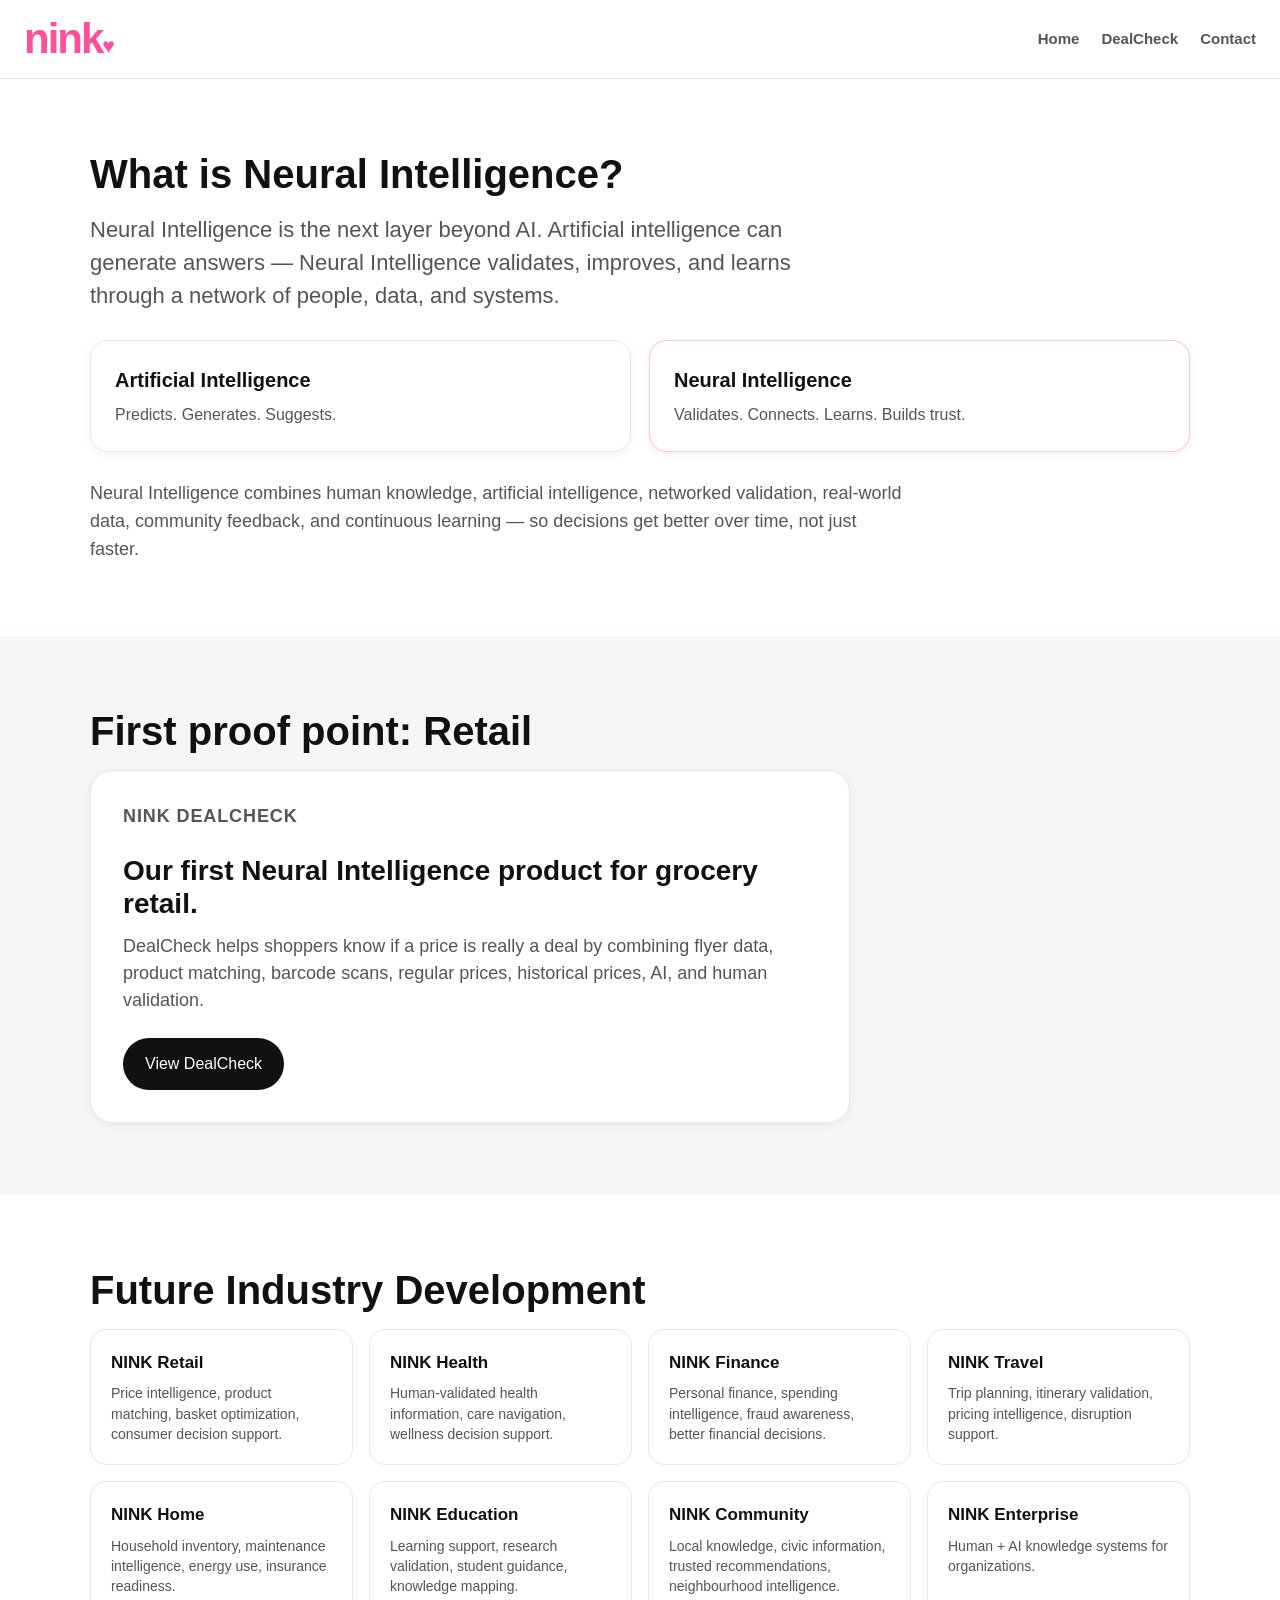
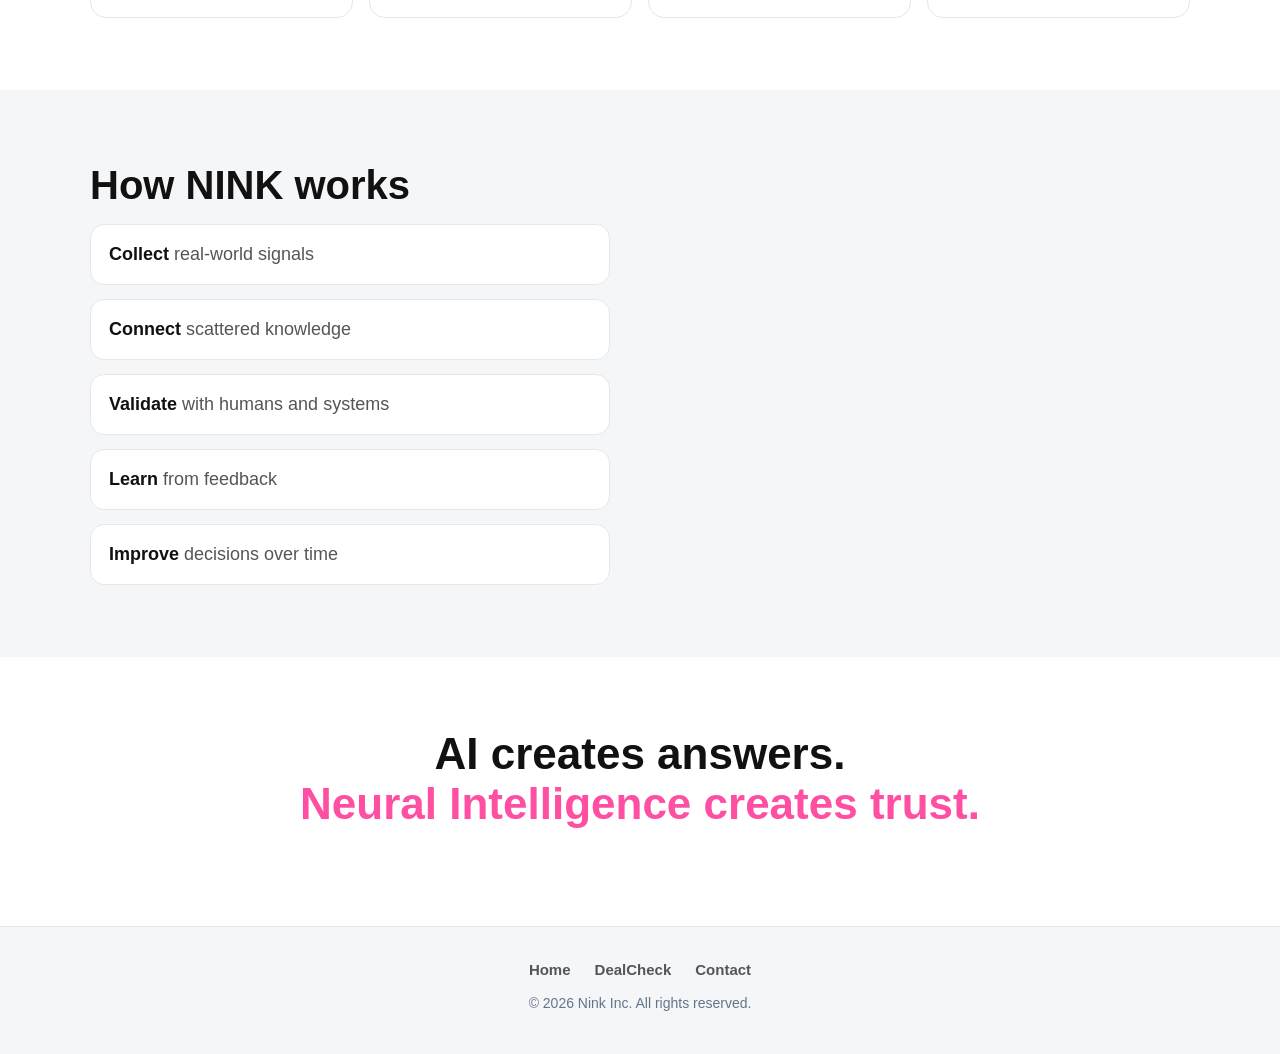
==== index.html @ 20a5c3ea "Rebuild nink.com as company homepage with DealCheck product page. Add Neural Intelligence positionin" ====
<!doctype html>
<html lang="en">
<head>
  <meta charset="utf-8">
  <meta name="viewport" content="width=device-width, initial-scale=1">
  <title>NINK — Neural Intelligence Networked Knowledge</title>
  <meta name="description" content="NINK builds trusted intelligence systems where humans, AI, and networks work together. AI predicts. Neural Intelligence validates.">
  <meta property="og:type" content="website">
  <meta property="og:title" content="NINK — Neural Intelligence Networked Knowledge">
  <meta property="og:description" content="Building trusted intelligence systems where humans, AI, and networks work together.">
  <meta property="og:image" content="https://www.nink.com/images/dealcheck-screenshot.png">
  <meta name="twitter:card" content="summary_large_image">
  <link rel="stylesheet" href="style.css?v=company-v2">
</head>
<body>
  <header class="site-header">
    <a class="logo" href="/">nink<span>♥</span></a>
    <nav>
      <a href="/">Home</a>
      <a href="/dealcheck">DealCheck</a>
      <a href="/contact">Contact</a>
    </nav>
  </header>

  <main>
    <section id="neural-intelligence" class="section section-first">
      <div class="section-inner">
        <h2>What is Neural Intelligence?</h2>
        <p class="section-lead">Neural Intelligence is the next layer beyond AI. Artificial intelligence can generate answers — Neural Intelligence validates, improves, and learns through a network of people, data, and systems.</p>
        <div class="ni-compare">
          <article class="ni-card">
            <h3>Artificial Intelligence</h3>
            <p>Predicts. Generates. Suggests.</p>
          </article>
          <article class="ni-card ni-card-accent">
            <h3>Neural Intelligence</h3>
            <p>Validates. Connects. Learns. Builds trust.</p>
          </article>
        </div>
        <p class="section-body">Neural Intelligence combines human knowledge, artificial intelligence, networked validation, real-world data, community feedback, and continuous learning — so decisions get better over time, not just faster.</p>
      </div>
    </section>

    <section class="section section-muted">
      <div class="section-inner">
        <h2>First proof point: Retail</h2>
        <article class="product-spotlight">
          <p class="product-label">NINK DealCheck</p>
          <h3>Our first Neural Intelligence product for grocery retail.</h3>
          <p>DealCheck helps shoppers know if a price is really a deal by combining flyer data, product matching, barcode scans, regular prices, historical prices, AI, and human validation.</p>
          <a class="button primary" href="/dealcheck">View DealCheck</a>
        </article>
      </div>
    </section>

    <section class="section">
      <div class="section-inner">
        <h2>Future Industry Development</h2>
        <div class="industry-grid">
          <article class="industry-card">
            <h3>NINK Retail</h3>
            <p>Price intelligence, product matching, basket optimization, consumer decision support.</p>
          </article>
          <article class="industry-card">
            <h3>NINK Health</h3>
            <p>Human-validated health information, care navigation, wellness decision support.</p>
          </article>
          <article class="industry-card">
            <h3>NINK Finance</h3>
            <p>Personal finance, spending intelligence, fraud awareness, better financial decisions.</p>
          </article>
          <article class="industry-card">
            <h3>NINK Travel</h3>
            <p>Trip planning, itinerary validation, pricing intelligence, disruption support.</p>
          </article>
          <article class="industry-card">
            <h3>NINK Home</h3>
            <p>Household inventory, maintenance intelligence, energy use, insurance readiness.</p>
          </article>
          <article class="industry-card">
            <h3>NINK Education</h3>
            <p>Learning support, research validation, student guidance, knowledge mapping.</p>
          </article>
          <article class="industry-card">
            <h3>NINK Community</h3>
            <p>Local knowledge, civic information, trusted recommendations, neighbourhood intelligence.</p>
          </article>
          <article class="industry-card">
            <h3>NINK Enterprise</h3>
            <p>Human + AI knowledge systems for organizations.</p>
          </article>
        </div>
      </div>
    </section>

    <section class="section section-muted">
      <div class="section-inner">
        <h2>How NINK works</h2>
        <ol class="steps-list">
          <li><strong>Collect</strong> real-world signals</li>
          <li><strong>Connect</strong> scattered knowledge</li>
          <li><strong>Validate</strong> with humans and systems</li>
          <li><strong>Learn</strong> from feedback</li>
          <li><strong>Improve</strong> decisions over time</li>
        </ol>
      </div>
    </section>

    <section class="section closing-section">
      <div class="section-inner closing-inner">
        <p class="closing-line">AI creates answers.</p>
        <p class="closing-line closing-accent">Neural Intelligence creates trust.</p>
      </div>
    </section>
  </main>

  <footer class="site-footer">
    <nav class="footer-nav">
      <a href="/">Home</a>
      <a href="/dealcheck">DealCheck</a>
      <a href="/contact">Contact</a>
    </nav>
    <p class="copyright">© 2026 Nink Inc. All rights reserved.</p>
  </footer>
</body>
</html>
---- style.css ----
:root {
  --bg: #ffffff;
  --bg-muted: #f5f6f8;
  --surface: #fff;
  --ink: #111;
  --muted: #555;
  --subtle: #64748b;
  --accent: #ff4fa3;
  --border: #e5e7eb;
  --shadow: 0 2px 10px rgba(0, 0, 0, 0.06);
  --shadow-lg: 0 10px 30px rgba(0, 0, 0, 0.08);
}

* {
  box-sizing: border-box;
}

body {
  margin: 0;
  font-family: Arial, Helvetica, sans-serif;
  background: var(--bg);
  color: var(--ink);
  line-height: 1.5;
}

a {
  text-decoration: none;
  color: inherit;
}

.site-header {
  display: flex;
  justify-content: space-between;
  align-items: center;
  padding: 18px 24px;
  background: var(--bg);
  border-bottom: 1px solid var(--border);
  position: sticky;
  top: 0;
  z-index: 20;
}

.site-header nav {
  display: flex;
  gap: 22px;
}

.site-header nav a {
  color: var(--muted);
  font-weight: 700;
  font-size: 15px;
}

.site-header nav a:hover,
.site-header nav a.active {
  color: var(--ink);
}

.logo {
  font-size: 42px;
  font-weight: 900;
  color: #ff4f9a;
  letter-spacing: -2px;
  line-height: 1;
}

.logo span {
  font-size: 0.5em;
}

.hero h1 span,
.closing-accent {
  color: var(--accent);
}

.section-first {
  padding-top: 56px;
}

.section {
  padding: 72px 24px;
}

.section-muted {
  background: var(--bg-muted);
}

.section-inner {
  max-width: 1100px;
  margin: 0 auto;
}

.section h2 {
  font-size: clamp(28px, 4vw, 40px);
  margin: 0 0 16px;
  line-height: 1.15;
}

.section-lead {
  font-size: clamp(18px, 2.2vw, 22px);
  color: var(--muted);
  max-width: 760px;
  margin: 0 0 24px;
  line-height: 1.5;
}

.section-body {
  font-size: 18px;
  color: var(--muted);
  max-width: 820px;
  margin: 0;
  line-height: 1.55;
}

.section-note {
  color: var(--subtle);
  font-size: 15px;
  font-weight: 600;
  margin: 0 0 24px;
}

.hero-company {
  padding: 88px 24px 72px;
  max-width: 900px;
  margin: 0 auto;
  text-align: left;
}

.hero-company h1 {
  font-size: clamp(56px, 10vw, 96px);
  line-height: 0.95;
  margin: 12px 0 20px;
  letter-spacing: 0.06em;
}

.hero-tagline {
  font-size: clamp(20px, 3vw, 28px);
  color: var(--muted);
  max-width: 720px;
  margin: 0 0 32px;
  line-height: 1.45;
}

.hero-actions {
  display: flex;
  flex-wrap: wrap;
  gap: 14px;
}

.hero-product {
  padding: 56px 24px 32px;
  max-width: 1100px;
  margin: 0 auto;
}

.hero-product h1 {
  font-size: clamp(36px, 6vw, 56px);
  line-height: 1.05;
  margin: 12px 0 16px;
}

.eyebrow {
  display: inline-block;
  color: var(--subtle);
  font-weight: 800;
  font-size: 14px;
  letter-spacing: 0.06em;
  text-transform: uppercase;
}

.lead {
  font-size: clamp(18px, 2.5vw, 22px);
  line-height: 1.45;
  max-width: 680px;
  color: var(--muted);
  margin: 0;
}

.button {
  padding: 14px 22px;
  border-radius: 999px;
  font-weight: 800;
  display: inline-block;
  border: 0;
  cursor: pointer;
  font: inherit;
}

.button:disabled {
  opacity: 0.65;
  cursor: not-allowed;
}

.primary {
  background: var(--ink);
  color: #fff;
}

.secondary {
  background: var(--surface);
  border: 2px solid var(--ink);
  color: var(--ink);
}

.ni-compare {
  display: grid;
  grid-template-columns: 1fr 1fr;
  gap: 18px;
  margin: 28px 0;
}

.ni-card {
  background: var(--surface);
  border: 1px solid var(--border);
  border-radius: 18px;
  padding: 24px;
  box-shadow: var(--shadow);
}

.ni-card h3 {
  margin: 0 0 8px;
  font-size: 20px;
}

.ni-card p {
  margin: 0;
  color: var(--muted);
}

.ni-card-accent {
  border-color: rgba(255, 79, 163, 0.35);
}

.product-spotlight {
  background: var(--surface);
  border: 1px solid var(--border);
  border-radius: 22px;
  padding: 32px;
  box-shadow: var(--shadow);
  max-width: 760px;
}

.product-label {
  color: var(--accent);
  font-weight: 800;
  font-size: 14px;
  letter-spacing: 0.05em;
  text-transform: uppercase;
  margin: 0 0 8px;
}

.product-spotlight h3 {
  margin: 0 0 12px;
  font-size: 28px;
  line-height: 1.2;
}

.product-spotlight p {
  margin: 0 0 24px;
  color: var(--muted);
  font-size: 18px;
  line-height: 1.5;
}

.industry-grid {
  display: grid;
  grid-template-columns: repeat(4, 1fr);
  gap: 16px;
}

.industry-card {
  background: var(--surface);
  border: 1px solid var(--border);
  border-radius: 16px;
  padding: 20px;
}

.industry-card h3 {
  margin: 0 0 8px;
  font-size: 17px;
}

.industry-card p {
  margin: 0;
  color: var(--muted);
  font-size: 14px;
  line-height: 1.45;
}

.steps-list {
  margin: 0;
  padding: 0;
  list-style: none;
  display: grid;
  gap: 14px;
  max-width: 520px;
}

.steps-list li {
  background: var(--surface);
  border: 1px solid var(--border);
  border-radius: 14px;
  padding: 16px 18px;
  font-size: 18px;
  color: var(--muted);
}

.steps-list strong {
  color: var(--ink);
}

.closing-section {
  padding-bottom: 96px;
}

.closing-inner {
  text-align: center;
}

.closing-line {
  font-size: clamp(28px, 5vw, 44px);
  font-weight: 900;
  margin: 0;
  line-height: 1.15;
}

.features {
  display: grid;
  grid-template-columns: repeat(4, 1fr);
  gap: 18px;
}

.features article {
  background: var(--surface);
  padding: 24px;
  border-radius: 18px;
  border: 1px solid var(--border);
  box-shadow: var(--shadow);
}

.features .icon {
  font-size: 28px;
  margin-bottom: 8px;
}

.features h3 {
  margin: 0 0 8px;
  font-size: 18px;
}

.features p {
  margin: 0;
  color: var(--muted);
  line-height: 1.5;
  font-size: 15px;
}

.bullet-list {
  margin: 0;
  padding-left: 1.2rem;
  max-width: 760px;
  color: var(--muted);
  font-size: 18px;
  line-height: 1.6;
}

.bullet-list li {
  margin-bottom: 10px;
}

.ni-pillars {
  display: flex;
  flex-wrap: wrap;
  gap: 10px;
  margin-top: 20px;
}

.ni-pillars span {
  background: var(--bg-muted);
  border: 1px solid var(--border);
  border-radius: 999px;
  padding: 10px 14px;
  font-size: 14px;
  font-weight: 700;
  color: var(--muted);
}

.section-video {
  background: var(--bg-muted);
}

.video-signup-grid {
  display: grid;
  grid-template-columns: 1fr 1fr;
  gap: 40px;
  align-items: start;
}

.hero-visual h2 {
  margin: 0 0 20px;
  font-size: 28px;
}

.promo-shorts-wrap {
  width: min(100%, 360px);
}

.promo-shorts {
  position: relative;
  width: 100%;
  padding-bottom: 177.78%;
  height: 0;
  overflow: hidden;
  border-radius: 20px;
  background: var(--ink);
  box-shadow: var(--shadow-lg);
}

.promo-shorts iframe {
  position: absolute;
  inset: 0;
  width: 100%;
  height: 100%;
  border: 0;
}

.promo-caption {
  margin: 14px 0 0;
  color: var(--subtle);
  font-size: 15px;
  font-weight: 600;
  line-height: 1.45;
}

.coming-soon {
  margin: 0 0 18px;
  padding: 18px 20px;
  border-radius: 16px;
  background: var(--surface);
  border: 1px solid var(--border);
}

.coming-soon strong {
  display: block;
  font-size: 18px;
  margin-bottom: 6px;
}

.coming-soon p {
  margin: 0;
  color: var(--muted);
  line-height: 1.5;
  font-size: 15px;
}

.waitlist-panel {
  padding: 24px;
  border-radius: 18px;
  background: var(--surface);
  border: 1px solid var(--border);
  box-shadow: var(--shadow);
}

.waitlist-panel h2 {
  margin: 0 0 16px;
  font-size: 22px;
}

.waitlist-form,
.contact-form {
  display: grid;
  gap: 14px;
}

.field-row {
  display: grid;
  grid-template-columns: 1fr 1fr;
  gap: 14px;
}

.waitlist-form label,
.contact-form label {
  display: grid;
  gap: 8px;
  font-weight: 700;
  font-size: 14px;
  color: #333;
}

.waitlist-form input,
.contact-form input,
.contact-form textarea {
  padding: 14px 16px;
  border: 1px solid var(--border);
  border-radius: 14px;
  font: inherit;
  background: var(--surface);
}

.waitlist-form input:focus,
.contact-form input:focus,
.contact-form textarea:focus {
  outline: 3px solid rgba(255, 79, 163, 0.35);
  outline-offset: 2px;
  border-color: var(--accent);
}

.waitlist-status {
  margin: 14px 0 0;
  padding: 14px 16px;
  border-radius: 14px;
  font-weight: 700;
}

.waitlist-status.success {
  background: #ecfdf5;
  color: #047857;
}

.waitlist-status.error {
  background: #fef2f2;
  color: #b91c1c;
}

.contact-page {
  padding-top: 48px;
  padding-bottom: 96px;
}

.contact-inner {
  max-width: 640px;
}

.contact-inner h1 {
  margin: 0 0 12px;
  font-size: clamp(32px, 5vw, 44px);
}

.site-footer {
  padding: 32px 24px 40px;
  background: var(--bg-muted);
  border-top: 1px solid var(--border);
  text-align: center;
}

.footer-nav {
  display: flex;
  justify-content: center;
  gap: 24px;
  margin-bottom: 12px;
}

.footer-nav a {
  color: var(--muted);
  font-weight: 700;
  font-size: 15px;
}

.footer-nav a:hover {
  color: var(--ink);
}

.copyright {
  margin: 0;
  color: var(--subtle);
  font-size: 14px;
}

.verify-page {
  padding: 40px 24px 100px;
  max-width: 640px;
  margin: 0 auto;
}

.verify-card {
  padding: 28px;
  border-radius: 20px;
  background: var(--surface);
  border: 1px solid var(--border);
  box-shadow: var(--shadow-lg);
}

.verify-card h1 {
  margin-top: 0;
}

.verify-card p {
  color: var(--muted);
  line-height: 1.5;
  font-size: 18px;
}

@media (max-width: 1000px) {
  .industry-grid {
    grid-template-columns: repeat(2, 1fr);
  }

  .features {
    grid-template-columns: repeat(2, 1fr);
  }

  .video-signup-grid {
    grid-template-columns: 1fr;
  }

  .ni-compare {
    grid-template-columns: 1fr;
  }
}

@media (max-width: 700px) {
  .site-header,
  .section,
  .hero-company,
  .hero-product,
  .site-footer,
  .verify-page {
    padding-left: 16px;
    padding-right: 16px;
  }

  .site-header nav {
    gap: 14px;
  }

  .industry-grid,
  .features {
    grid-template-columns: 1fr;
  }

  .field-row {
    grid-template-columns: 1fr;
  }

  .hero-actions {
    flex-direction: column;
    align-items: stretch;
  }

  .hero-actions .button {
    text-align: center;
  }
}
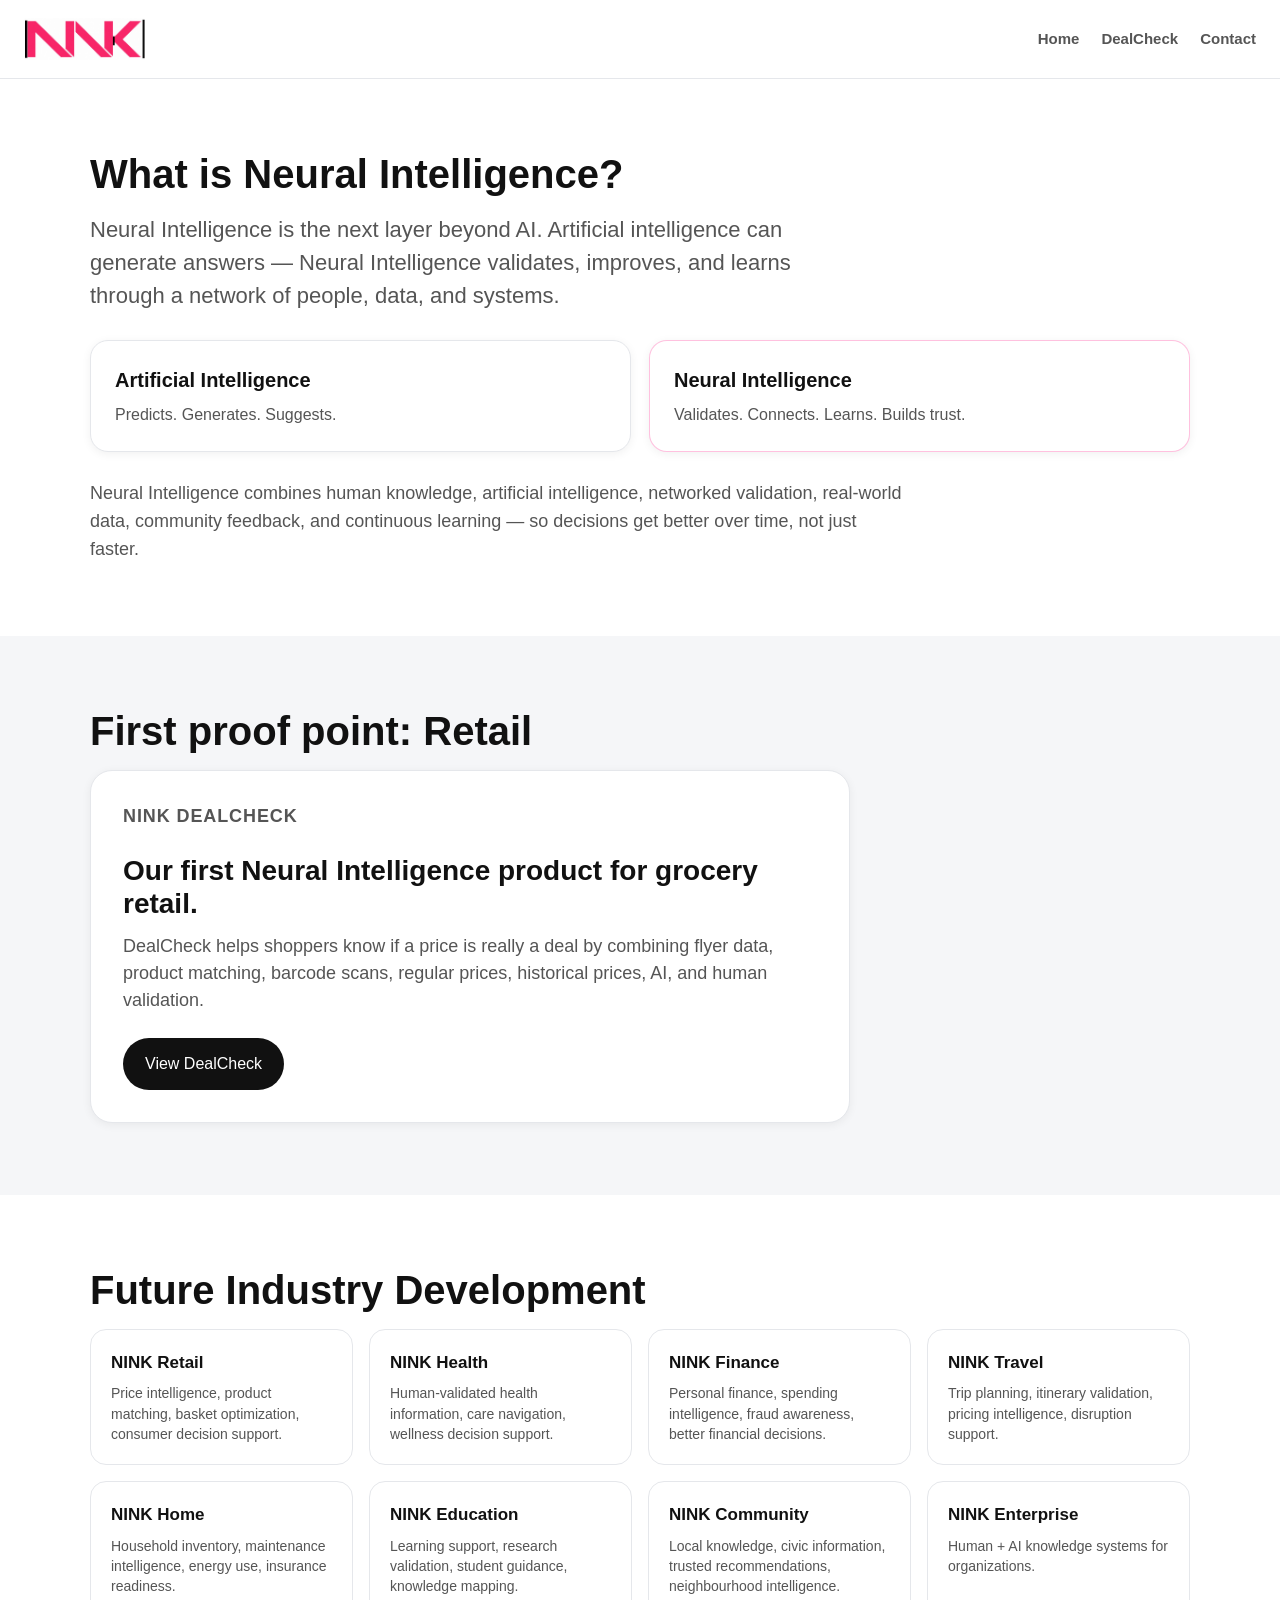
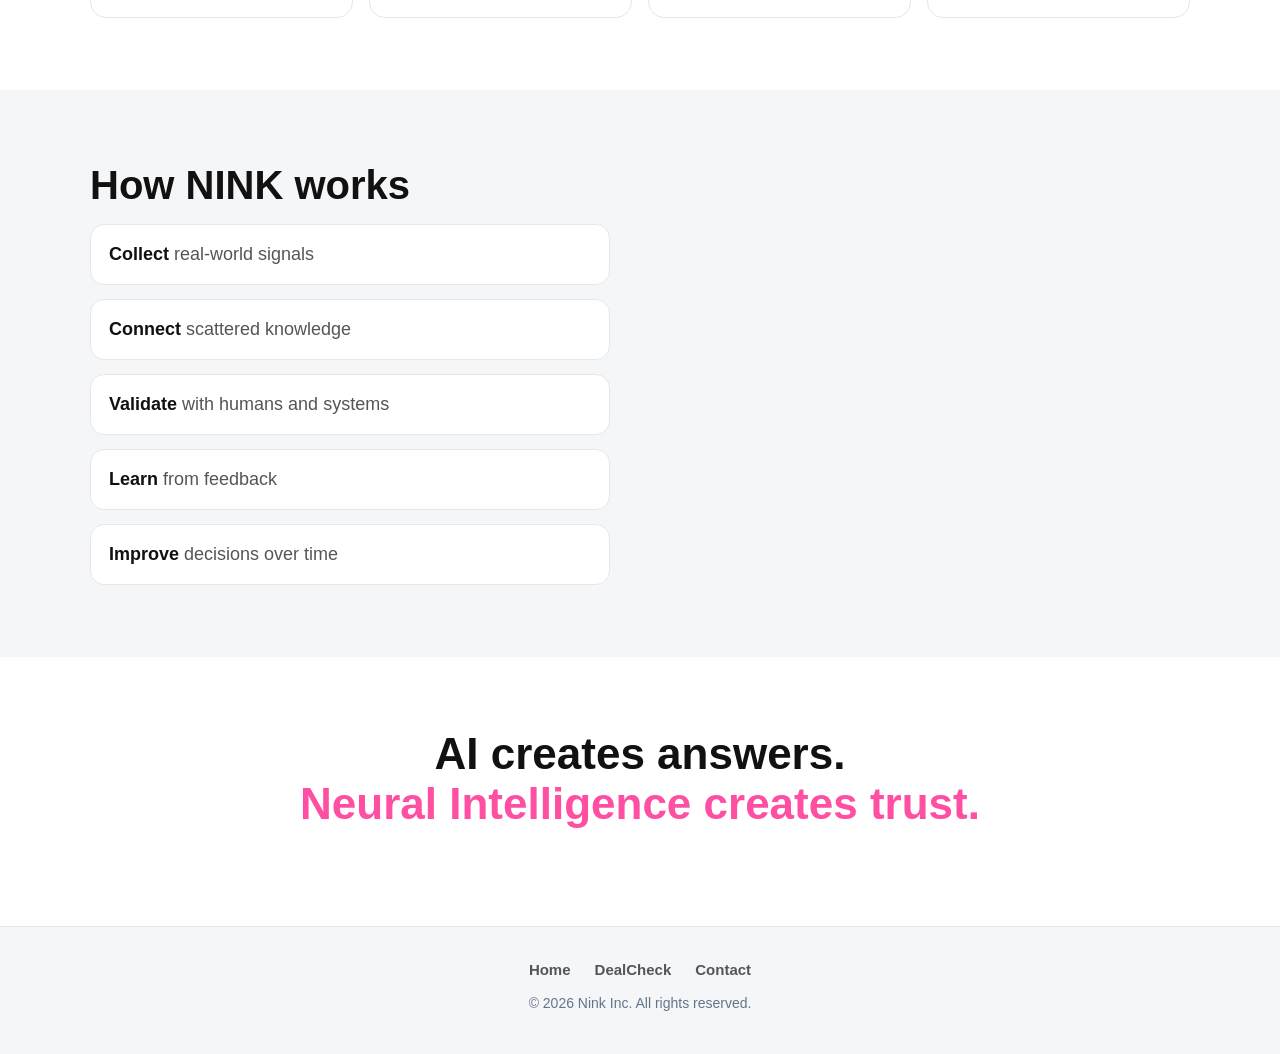
==== commit 707bdeb7: "Replace header text logo with NNK image on all site pages. Co-authored-by: Cursor <cursoragent@curso" ====
--- a/index.html
+++ b/index.html
@@ -10,11 +10,11 @@
   <meta property="og:description" content="Building trusted intelligence systems where humans, AI, and networks work together.">
   <meta property="og:image" content="https://www.nink.com/images/dealcheck-screenshot.png">
   <meta name="twitter:card" content="summary_large_image">
-  <link rel="stylesheet" href="style.css?v=company-v2">
+  <link rel="stylesheet" href="style.css?v=company-v3">
 </head>
 <body>
   <header class="site-header">
-    <a class="logo" href="/">nink<span>♥</span></a>
+    <a class="logo" href="/"><img src="/images/nink-logo.png" alt="NINK" width="121" height="42"></a>
     <nav>
       <a href="/">Home</a>
       <a href="/dealcheck">DealCheck</a>
--- a/style.css
+++ b/style.css
@@ -57,15 +57,14 @@
 }
 
 .logo {
-  font-size: 42px;
-  font-weight: 900;
-  color: #ff4f9a;
-  letter-spacing: -2px;
-  line-height: 1;
-}
-
-.logo span {
-  font-size: 0.5em;
+  display: inline-flex;
+  line-height: 0;
+}
+
+.logo img {
+  display: block;
+  height: 42px;
+  width: auto;
 }
 
 .hero h1 span,
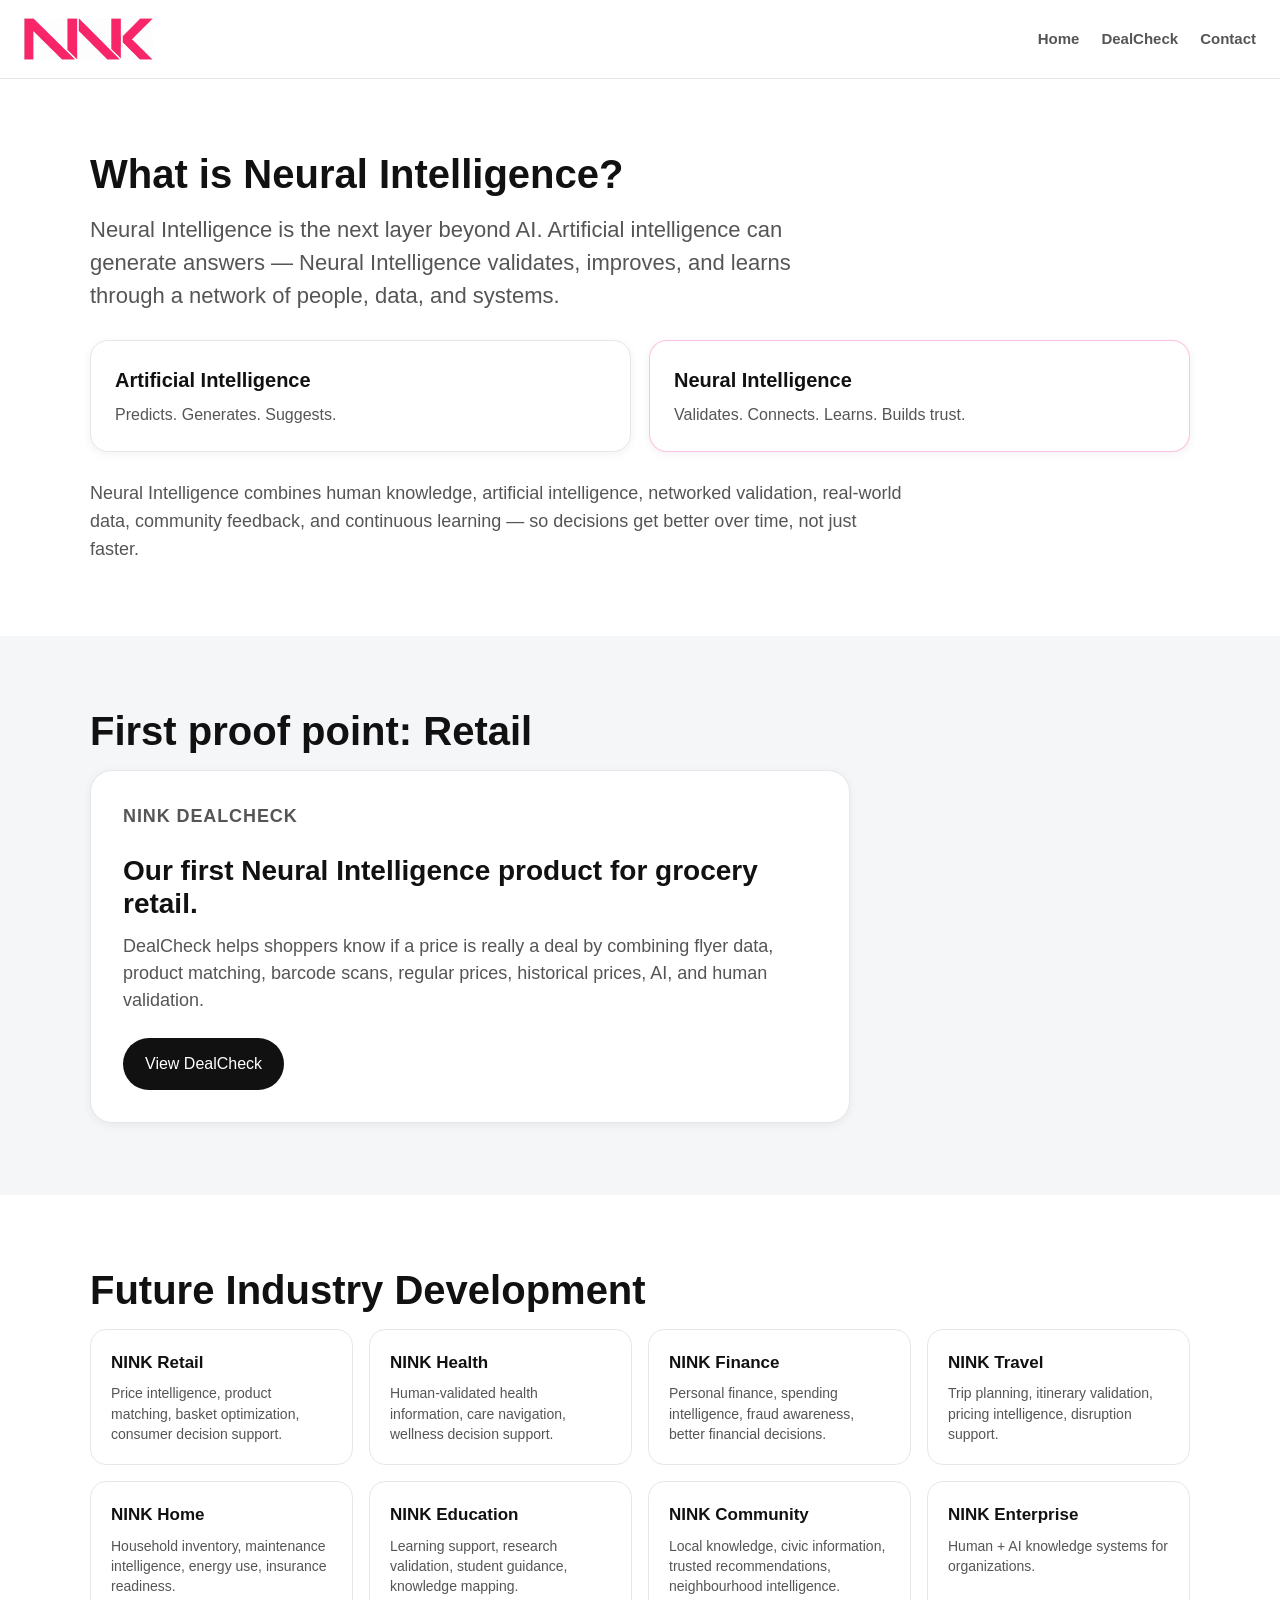
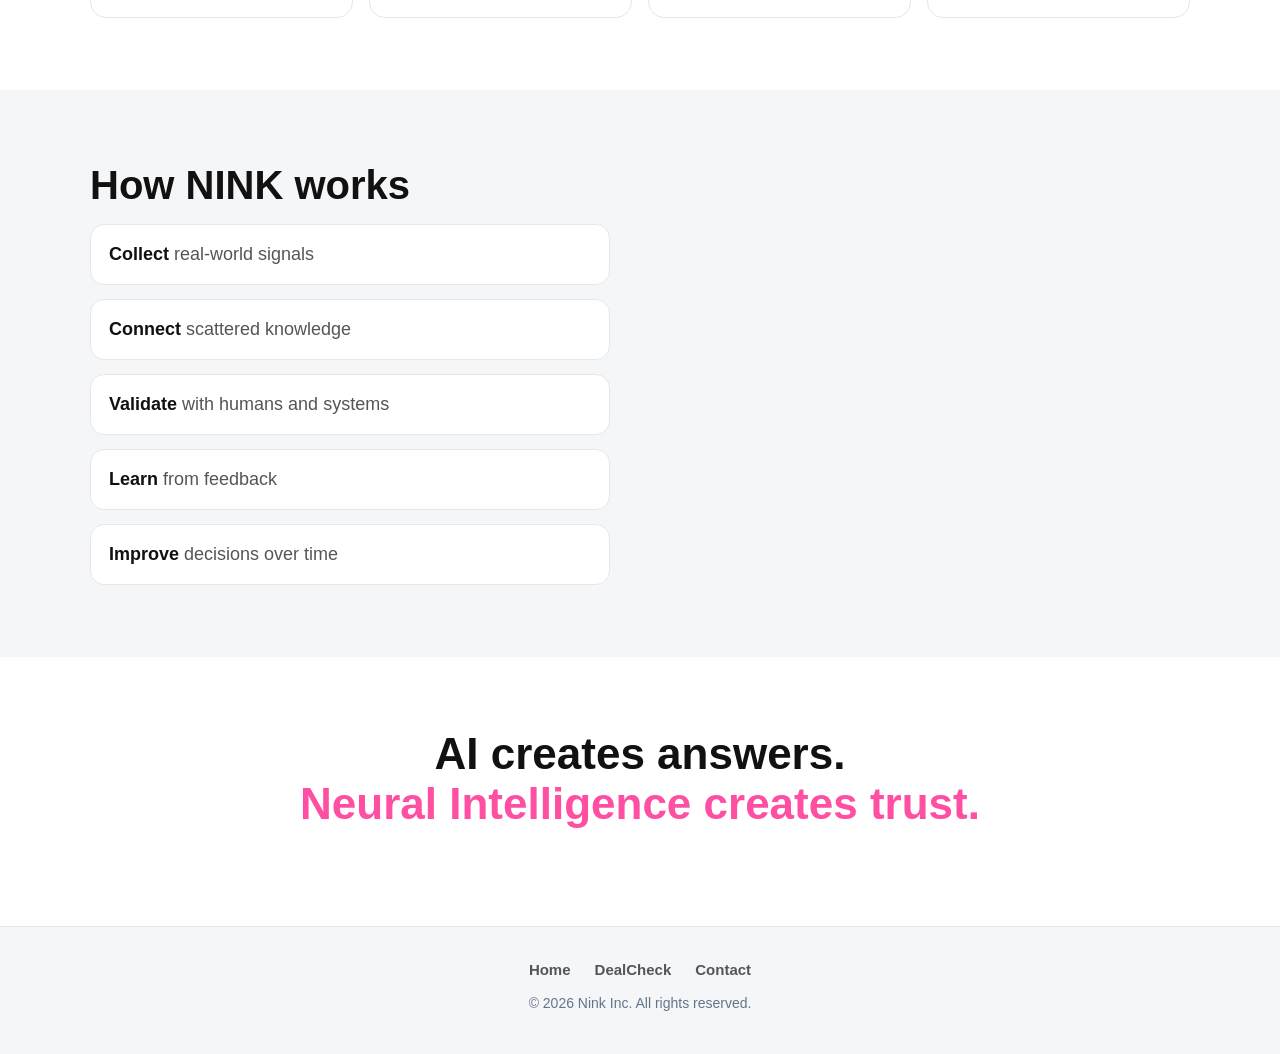
==== commit 67ed4d9a: "Remove black bars from header logo; pink letters on white only. Co-authored-by: Cursor <cursoragent@" ====
--- a/index.html
+++ b/index.html
@@ -14,7 +14,7 @@
 </head>
 <body>
   <header class="site-header">
-    <a class="logo" href="/"><img src="/images/nink-logo.png" alt="NINK" width="121" height="42"></a>
+    <a class="logo" href="/"><img src="/images/nink-logo.png?v=2" alt="NINK" width="129" height="42"></a>
     <nav>
       <a href="/">Home</a>
       <a href="/dealcheck">DealCheck</a>
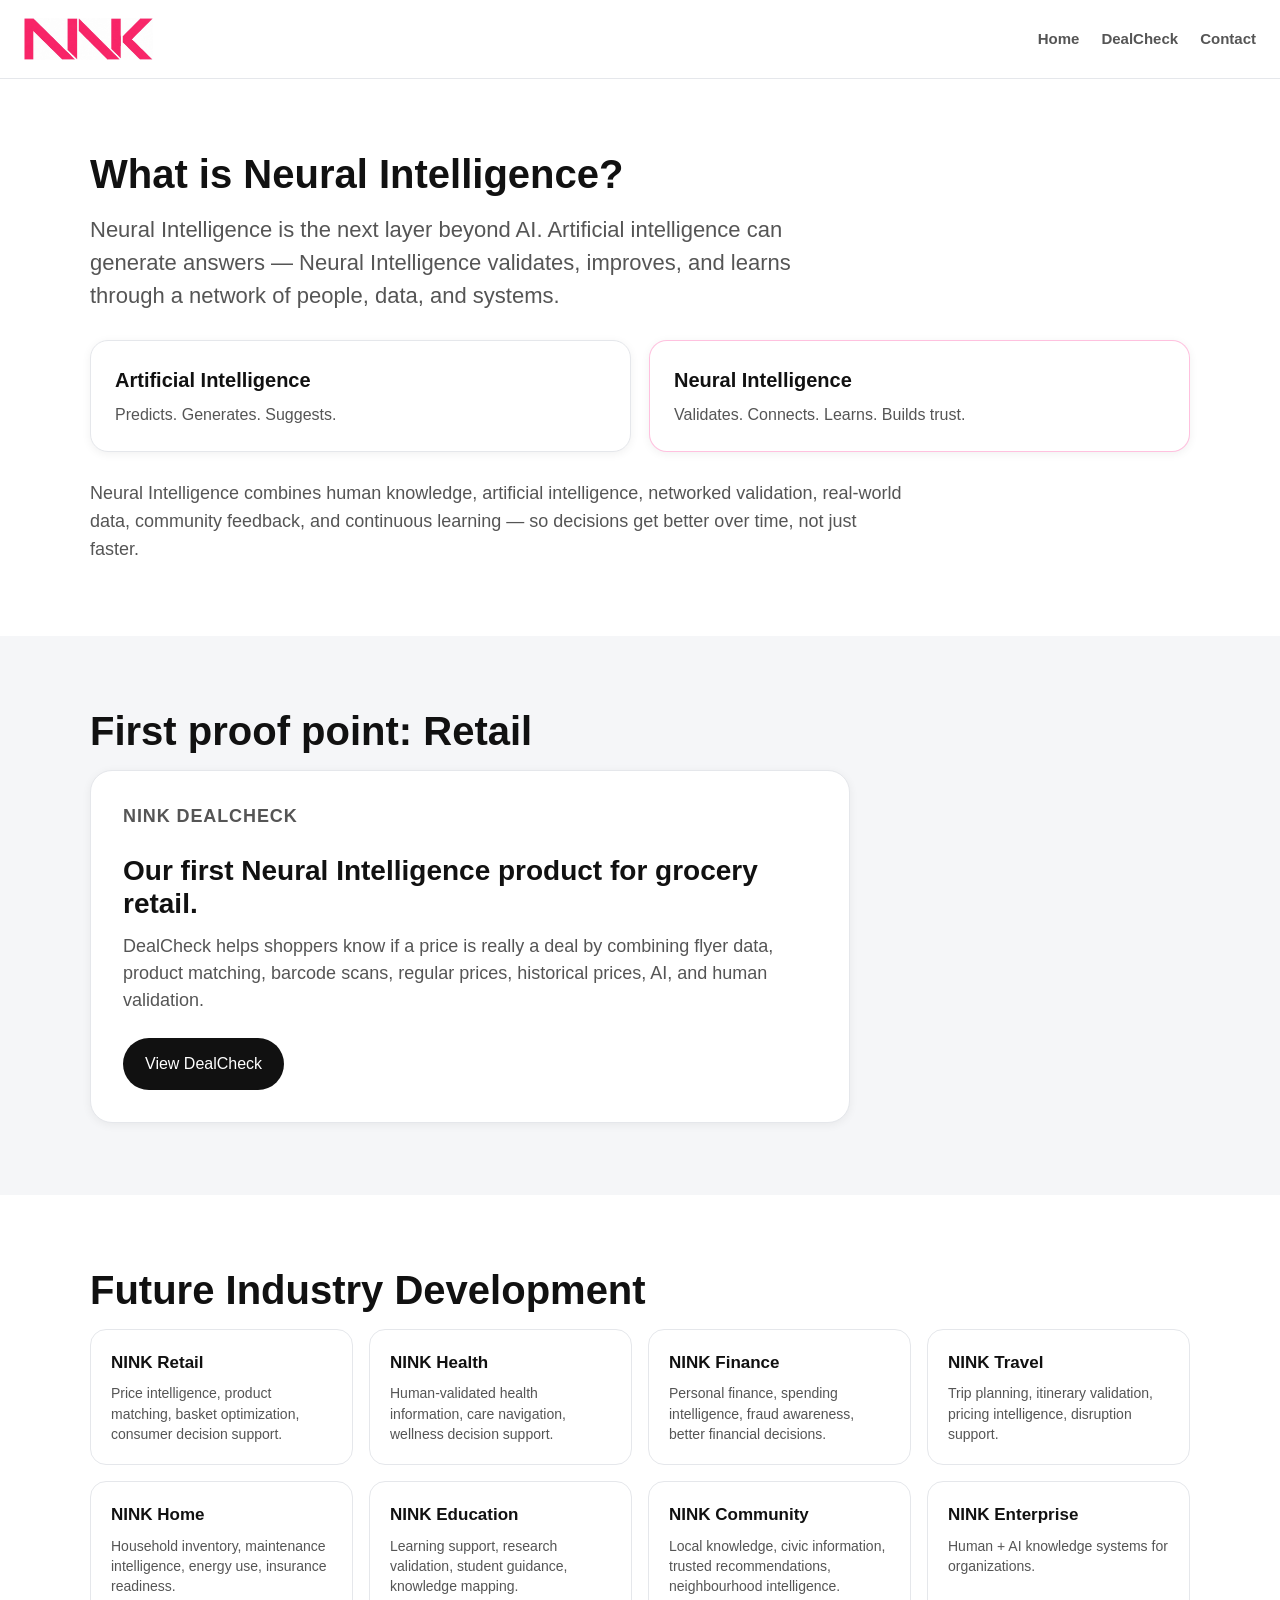
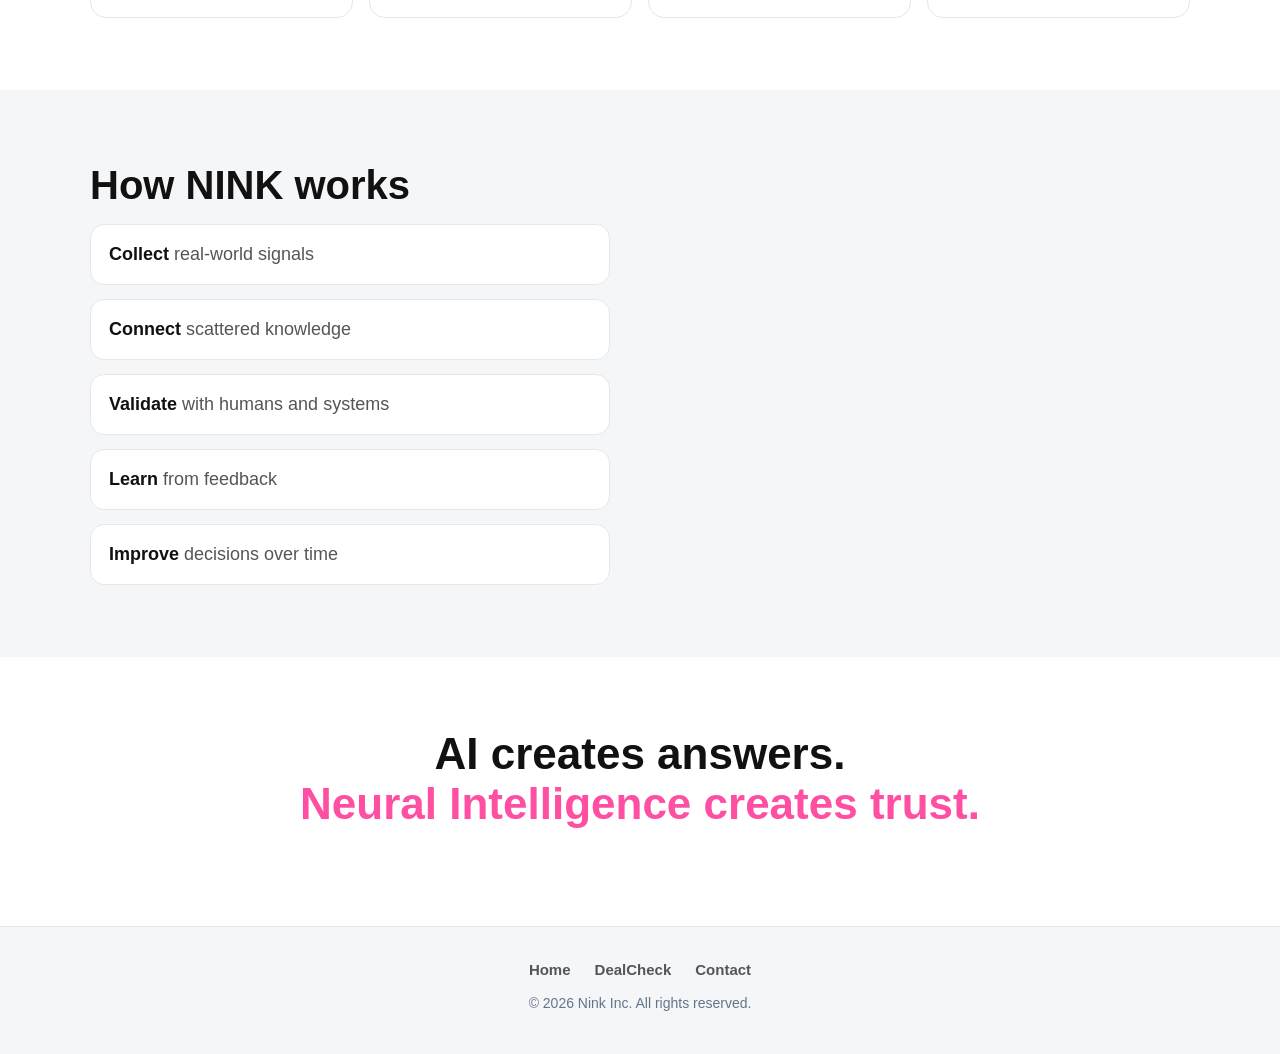
==== commit d666a2ea: "Remove remaining dark artifact in K gap on header logo. Co-authored-by: Cursor <cursoragent@cursor.c" ====
--- a/index.html
+++ b/index.html
@@ -14,7 +14,7 @@
 </head>
 <body>
   <header class="site-header">
-    <a class="logo" href="/"><img src="/images/nink-logo.png?v=2" alt="NINK" width="129" height="42"></a>
+    <a class="logo" href="/"><img src="/images/nink-logo.png?v=3" alt="NINK" width="129" height="42"></a>
     <nav>
       <a href="/">Home</a>
       <a href="/dealcheck">DealCheck</a>
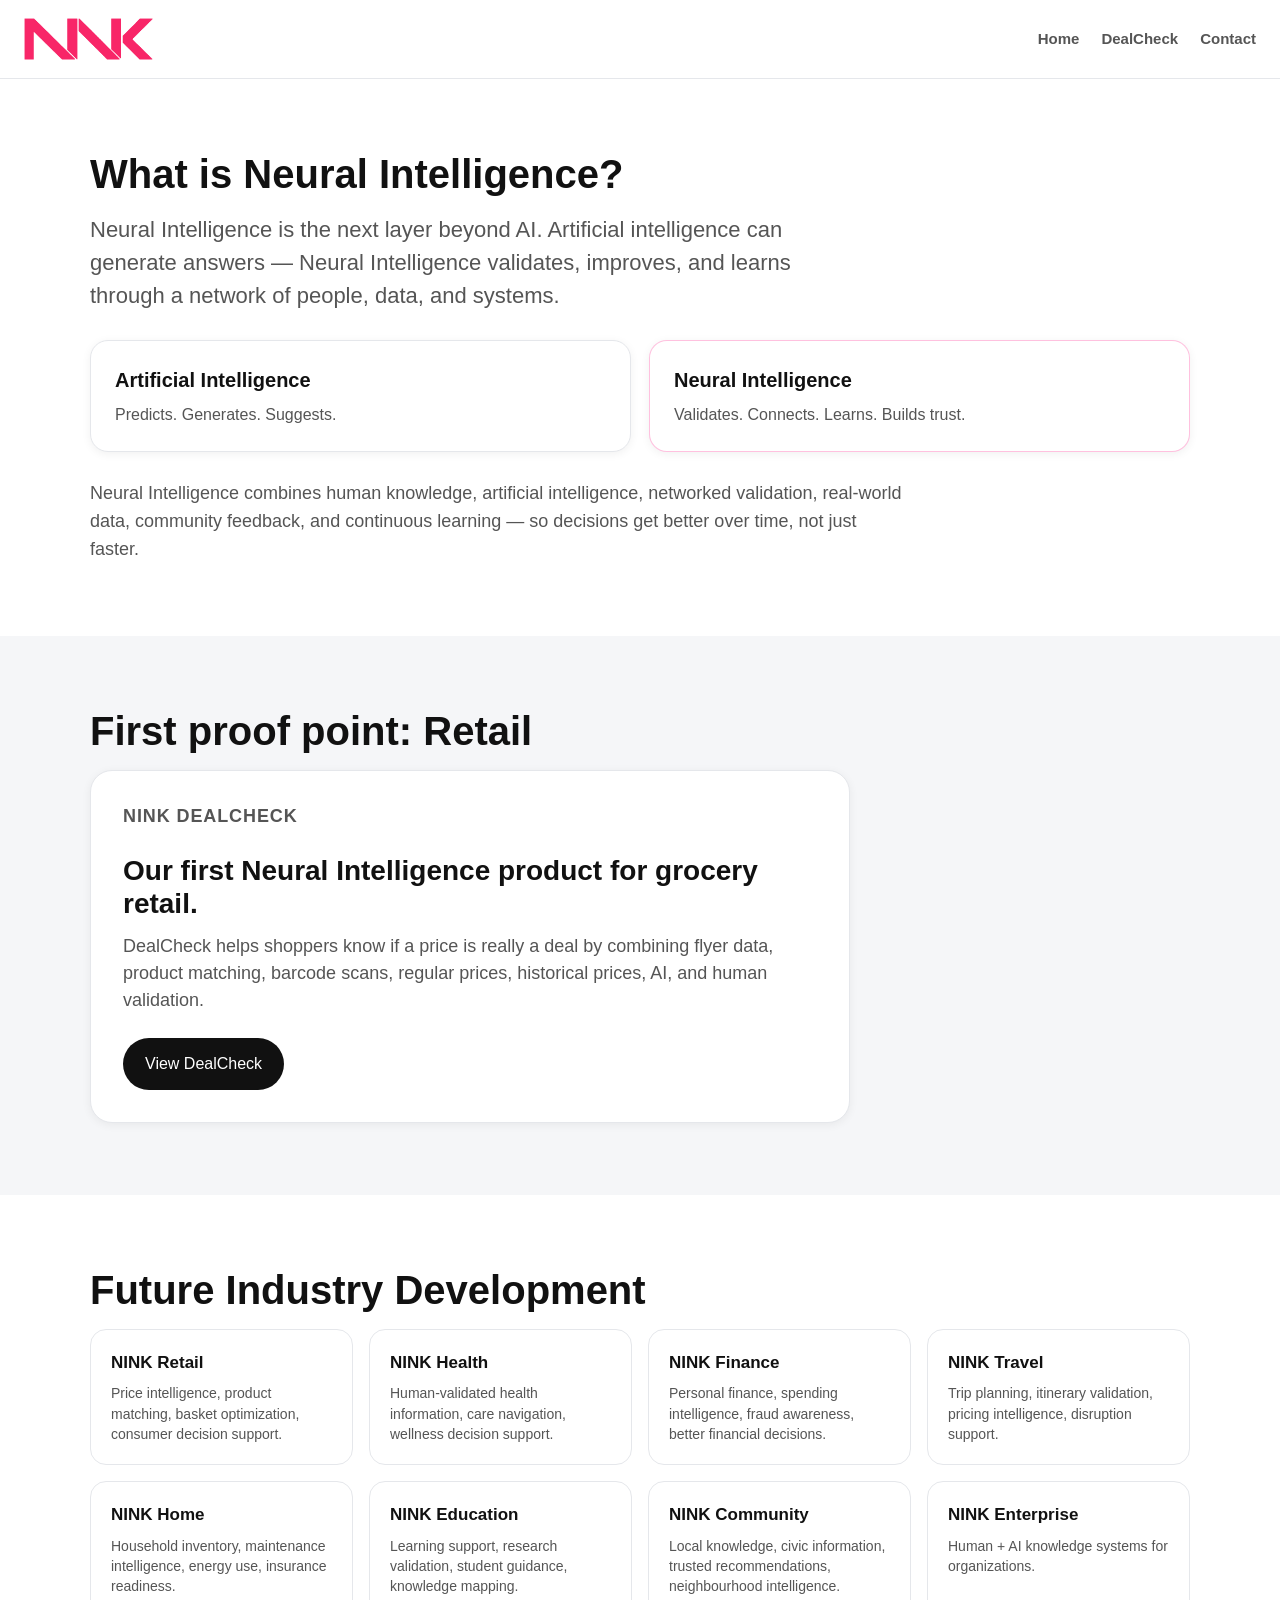
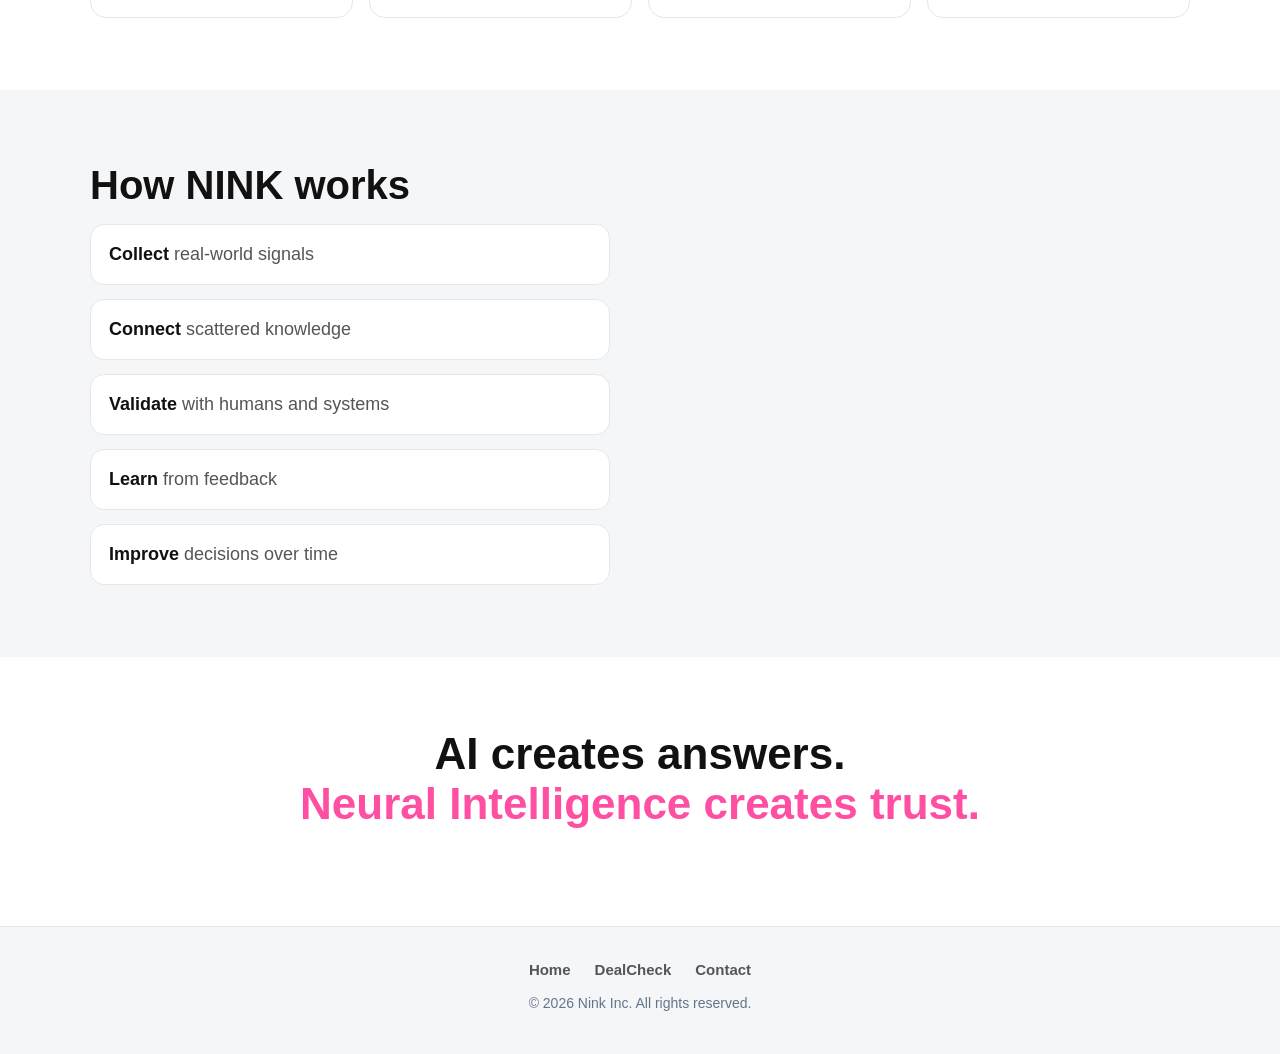
==== commit ea71d090: "Rebuild header logo from core pink mask to eliminate black gap lines. Co-authored-by: Cursor <cursor" ====
--- a/index.html
+++ b/index.html
@@ -14,7 +14,7 @@
 </head>
 <body>
   <header class="site-header">
-    <a class="logo" href="/"><img src="/images/nink-logo.png?v=3" alt="NINK" width="129" height="42"></a>
+    <a class="logo" href="/"><img src="/images/nink-logo.png?v=4" alt="NINK" width="129" height="42"></a>
     <nav>
       <a href="/">Home</a>
       <a href="/dealcheck">DealCheck</a>
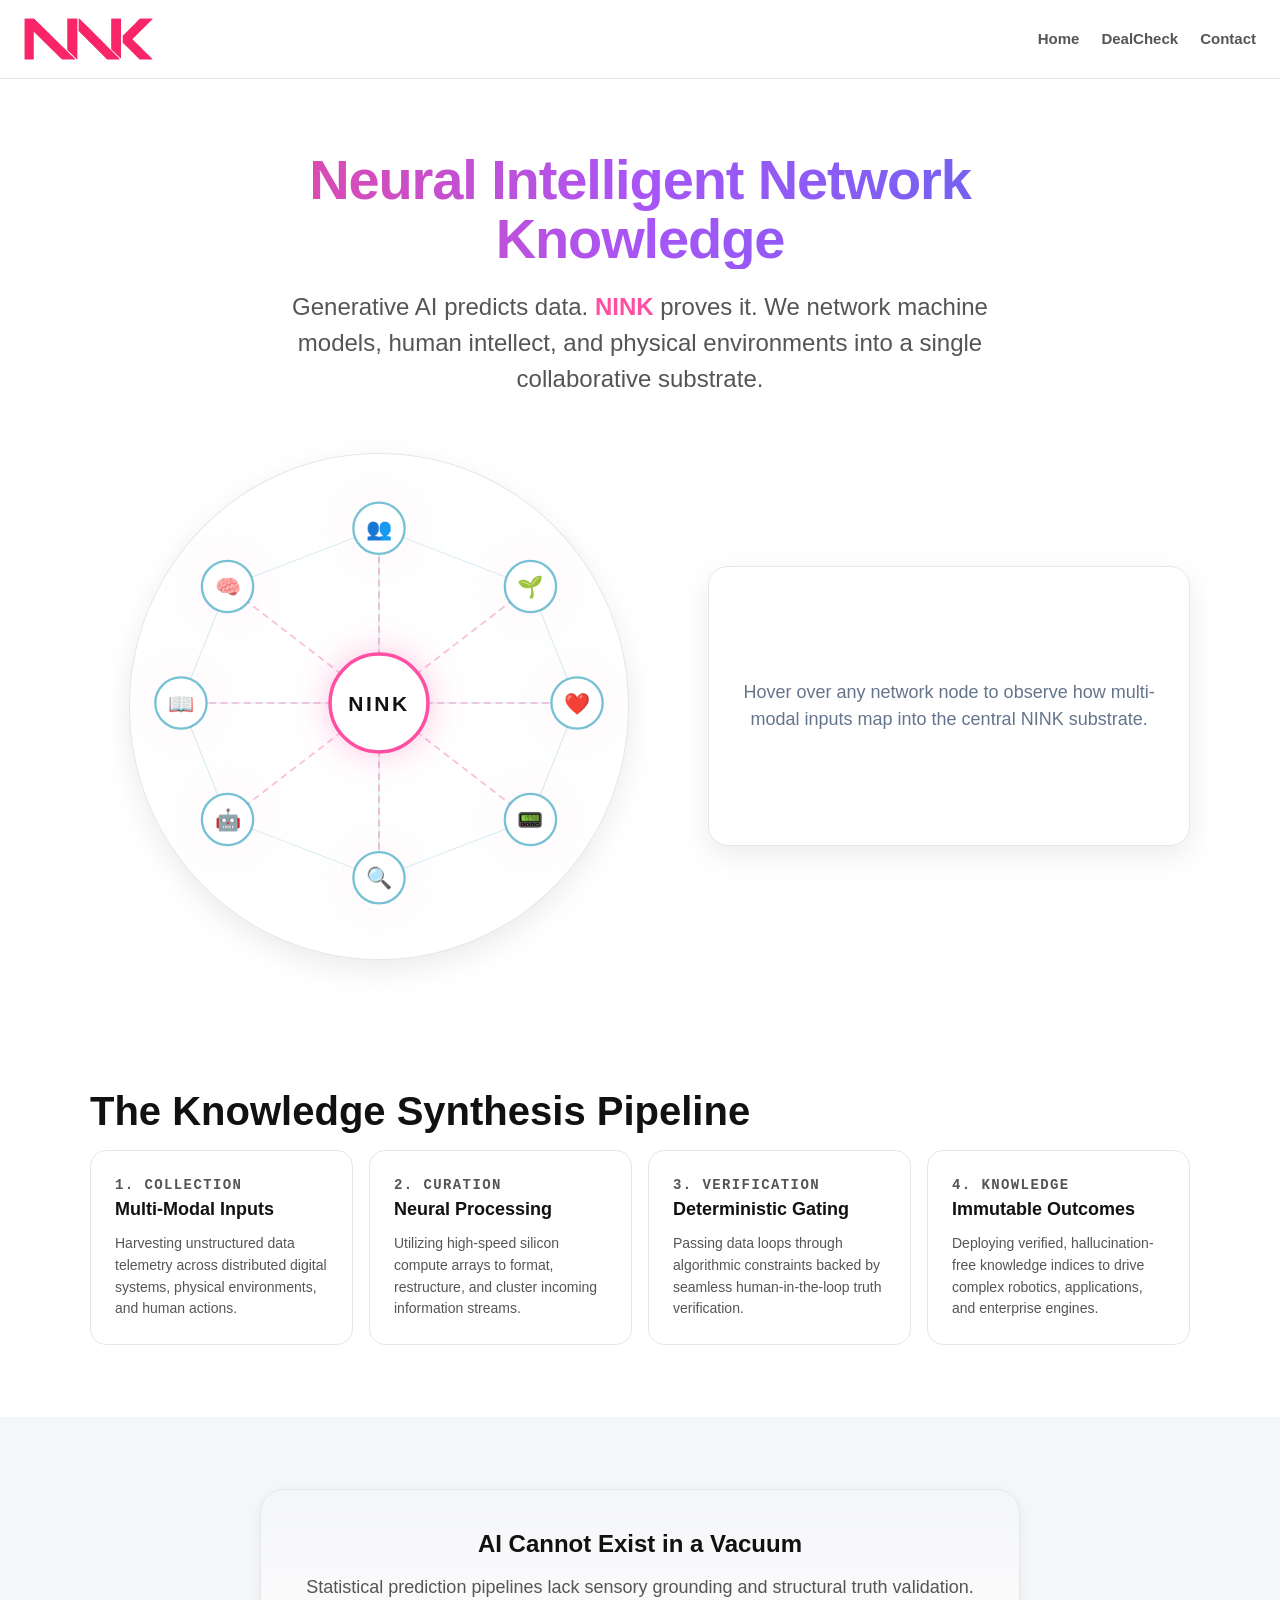
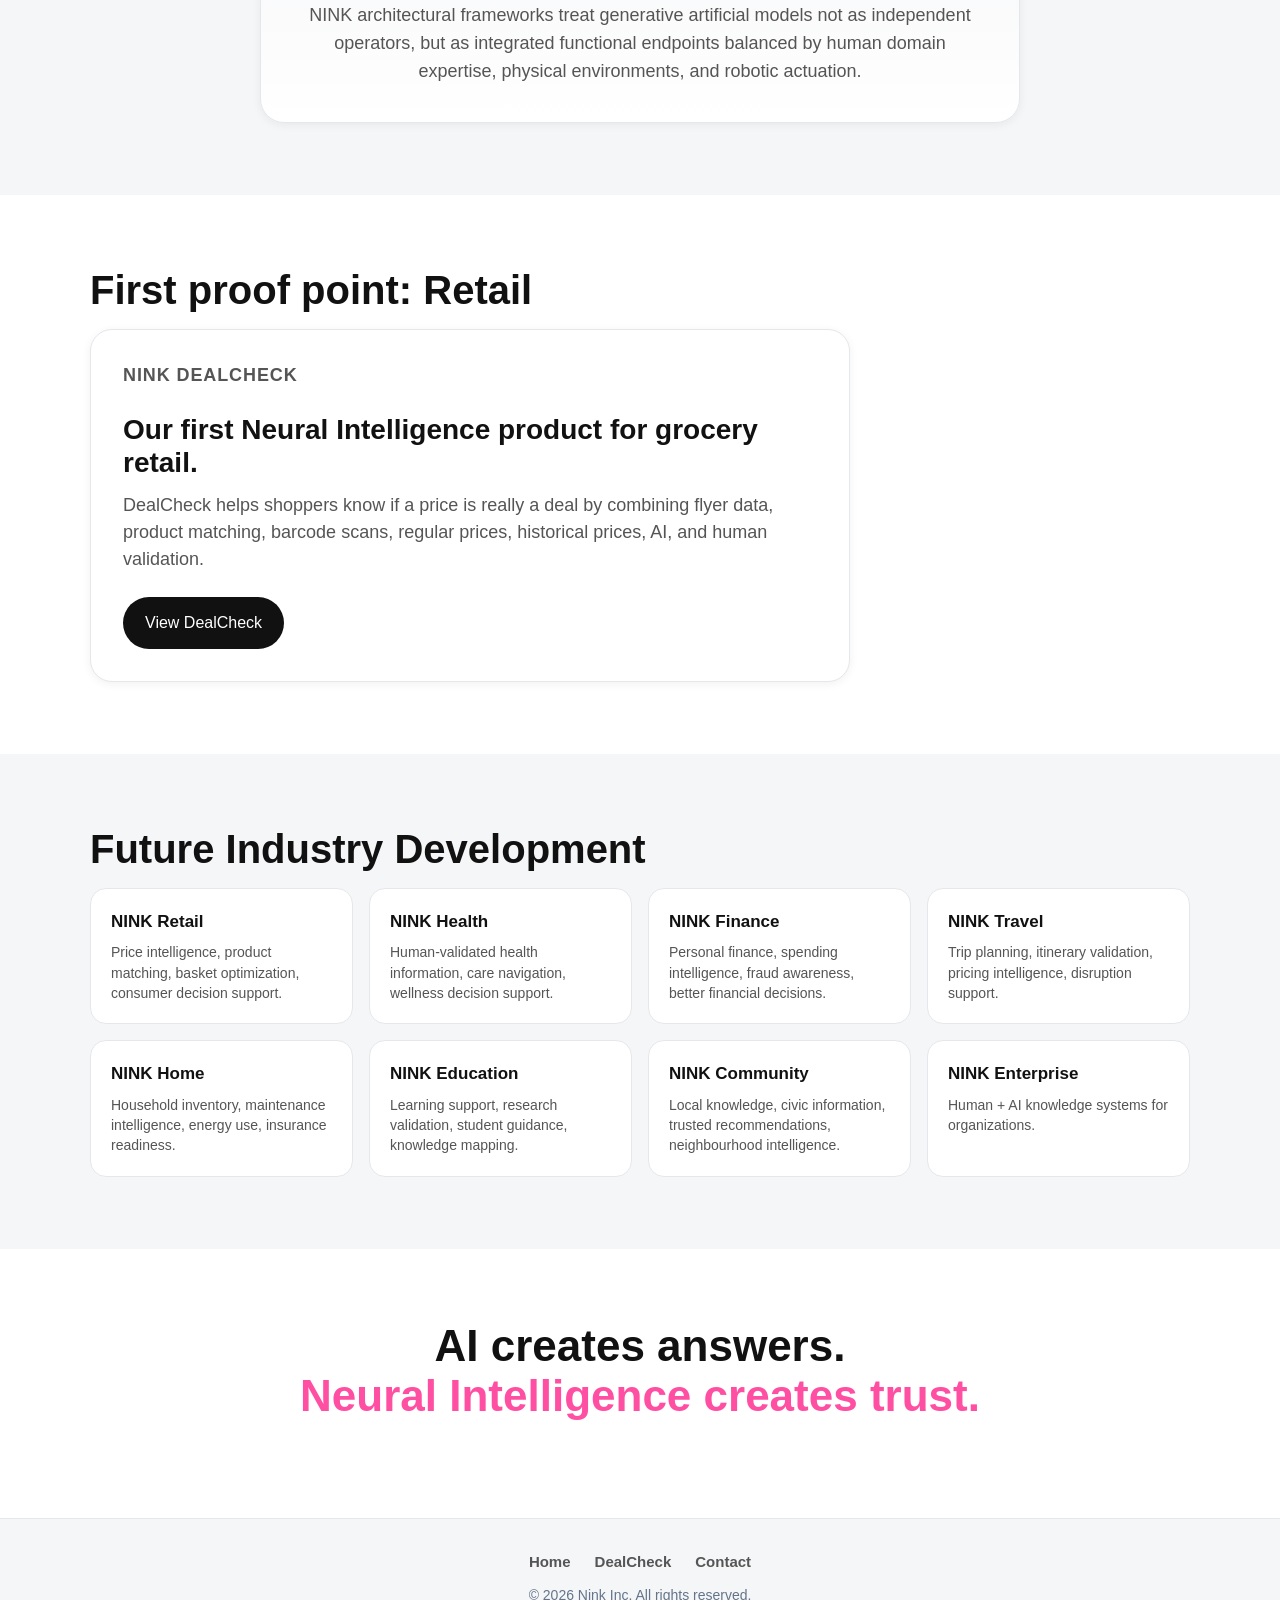
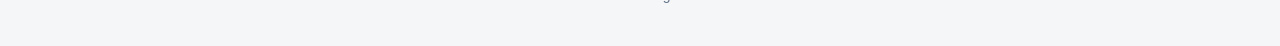
==== commit 4be67249: "Deploy interactive NINK homepage with network diagram landing page. Ship the v4 hero, hoverable subs" ====
--- a/index.html
+++ b/index.html
@@ -10,7 +10,7 @@
   <meta property="og:description" content="Building trusted intelligence systems where humans, AI, and networks work together.">
   <meta property="og:image" content="https://www.nink.com/images/dealcheck-screenshot.png">
   <meta name="twitter:card" content="summary_large_image">
-  <link rel="stylesheet" href="style.css?v=company-v3">
+  <link rel="stylesheet" href="style.css?v=company-v4">
 </head>
 <body>
   <header class="site-header">
@@ -23,25 +23,97 @@
   </header>
 
   <main>
-    <section id="neural-intelligence" class="section section-first">
+    <section class="landing-hero section-first">
+      <div class="landing-hero-inner">
+        <h1>Neural Intelligent Network Knowledge</h1>
+        <p class="landing-hero-tagline">
+          Generative AI predicts data. <strong>NINK</strong> proves it. We network machine models, human intellect, and physical environments into a single collaborative substrate.
+        </p>
+      </div>
+    </section>
+
+    <section class="network-section" aria-label="NINK network substrate">
+      <div class="network-grid">
+        <div class="network-diagram-wrap">
+          <div class="network-diagram">
+            <svg viewBox="0 0 400 400" role="img" aria-label="Interactive NINK network diagram">
+              <g class="network-lines-muted">
+                <line x1="200" y1="50" x2="330" y2="100" />
+                <line x1="330" y1="100" x2="370" y2="200" />
+                <line x1="370" y1="200" x2="330" y2="300" />
+                <line x1="330" y1="300" x2="200" y2="350" />
+                <line x1="200" y1="350" x2="70" y2="300" />
+                <line x1="70" y1="300" x2="30" y2="200" />
+                <line x1="30" y1="200" x2="70" y2="100" />
+                <line x1="70" y1="100" x2="200" y2="50" />
+                <line x1="200" y1="50" x2="200" y2="350" />
+                <line x1="30" y1="200" x2="370" y2="200" />
+              </g>
+              <g class="network-lines-active">
+                <line x1="200" y1="200" x2="200" y2="50" />
+                <line x1="200" y1="200" x2="330" y2="100" />
+                <line x1="200" y1="200" x2="370" y2="200" />
+                <line x1="200" y1="200" x2="330" y2="300" />
+                <line x1="200" y1="200" x2="200" y2="350" />
+                <line x1="200" y1="200" x2="70" y2="300" />
+                <line x1="200" y1="200" x2="30" y2="200" />
+                <line x1="200" y1="200" x2="70" y2="100" />
+              </g>
+              <g transform="translate(200,200)">
+                <circle r="42" class="network-hub-ring" />
+                <text text-anchor="middle" dominant-baseline="central" class="network-hub-label">NINK</text>
+              </g>
+              <g id="network-nodes"></g>
+            </svg>
+          </div>
+        </div>
+
+        <div id="context-panel" class="context-panel">
+          <p class="context-panel-default">
+            Hover over any network node to observe how multi-modal inputs map into the central NINK substrate.
+          </p>
+        </div>
+      </div>
+    </section>
+
+    <section class="section">
       <div class="section-inner">
-        <h2>What is Neural Intelligence?</h2>
-        <p class="section-lead">Neural Intelligence is the next layer beyond AI. Artificial intelligence can generate answers — Neural Intelligence validates, improves, and learns through a network of people, data, and systems.</p>
-        <div class="ni-compare">
-          <article class="ni-card">
-            <h3>Artificial Intelligence</h3>
-            <p>Predicts. Generates. Suggests.</p>
+        <h2>The Knowledge Synthesis Pipeline</h2>
+        <div class="pipeline-grid">
+          <article class="pipeline-card">
+            <p class="pipeline-step">1. Collection</p>
+            <h4>Multi-Modal Inputs</h4>
+            <p>Harvesting unstructured data telemetry across distributed digital systems, physical environments, and human actions.</p>
           </article>
-          <article class="ni-card ni-card-accent">
-            <h3>Neural Intelligence</h3>
-            <p>Validates. Connects. Learns. Builds trust.</p>
+          <article class="pipeline-card">
+            <p class="pipeline-step">2. Curation</p>
+            <h4>Neural Processing</h4>
+            <p>Utilizing high-speed silicon compute arrays to format, restructure, and cluster incoming information streams.</p>
+          </article>
+          <article class="pipeline-card">
+            <p class="pipeline-step">3. Verification</p>
+            <h4>Deterministic Gating</h4>
+            <p>Passing data loops through algorithmic constraints backed by seamless human-in-the-loop truth verification.</p>
+          </article>
+          <article class="pipeline-card">
+            <p class="pipeline-step">4. Knowledge</p>
+            <h4>Immutable Outcomes</h4>
+            <p>Deploying verified, hallucination-free knowledge indices to drive complex robotics, applications, and enterprise engines.</p>
           </article>
         </div>
-        <p class="section-body">Neural Intelligence combines human knowledge, artificial intelligence, networked validation, real-world data, community feedback, and continuous learning — so decisions get better over time, not just faster.</p>
       </div>
     </section>
 
     <section class="section section-muted">
+      <div class="section-inner">
+        <div class="vacuum-callout">
+          <h3>AI Cannot Exist in a Vacuum</h3>
+          <p>Statistical prediction pipelines lack sensory grounding and structural truth validation. NINK architectural frameworks treat generative artificial models not as independent operators, but as integrated functional endpoints balanced by human domain expertise, physical environments, and robotic actuation.</p>
+        </div>
+      </div>
+    </section>
+
+    <section class="section">
       <div class="section-inner">
         <h2>First proof point: Retail</h2>
         <article class="product-spotlight">
@@ -53,7 +125,7 @@
       </div>
     </section>
 
-    <section class="section">
+    <section class="section section-muted">
       <div class="section-inner">
         <h2>Future Industry Development</h2>
         <div class="industry-grid">
@@ -93,19 +165,6 @@
       </div>
     </section>
 
-    <section class="section section-muted">
-      <div class="section-inner">
-        <h2>How NINK works</h2>
-        <ol class="steps-list">
-          <li><strong>Collect</strong> real-world signals</li>
-          <li><strong>Connect</strong> scattered knowledge</li>
-          <li><strong>Validate</strong> with humans and systems</li>
-          <li><strong>Learn</strong> from feedback</li>
-          <li><strong>Improve</strong> decisions over time</li>
-        </ol>
-      </div>
-    </section>
-
     <section class="section closing-section">
       <div class="section-inner closing-inner">
         <p class="closing-line">AI creates answers.</p>
@@ -122,5 +181,7 @@
     </nav>
     <p class="copyright">© 2026 Nink Inc. All rights reserved.</p>
   </footer>
+
+  <script src="network.js?v=1" defer></script>
 </body>
 </html>
--- a/style.css
+++ b/style.css
@@ -6,9 +6,27 @@
   --muted: #555;
   --subtle: #64748b;
   --accent: #ff4fa3;
+  --accent-teal: #0891b2;
   --border: #e5e7eb;
   --shadow: 0 2px 10px rgba(0, 0, 0, 0.06);
   --shadow-lg: 0 10px 30px rgba(0, 0, 0, 0.08);
+}
+
+@keyframes fadeIn {
+  from {
+    opacity: 0;
+    transform: translateY(4px);
+  }
+  to {
+    opacity: 1;
+    transform: translateY(0);
+  }
+}
+
+@keyframes dash {
+  to {
+    stroke-dashoffset: -20;
+  }
 }
 
 * {
@@ -76,6 +94,255 @@
   padding-top: 56px;
 }
 
+.landing-hero {
+  padding: 72px 24px 32px;
+  text-align: center;
+}
+
+.landing-hero-inner {
+  max-width: 900px;
+  margin: 0 auto;
+}
+
+.landing-hero h1 {
+  margin: 0 0 20px;
+  font-size: clamp(32px, 6vw, 56px);
+  font-weight: 900;
+  line-height: 1.05;
+  letter-spacing: -0.02em;
+  background: linear-gradient(90deg, #ec4899, #a855f7, #6366f1);
+  -webkit-background-clip: text;
+  background-clip: text;
+  color: transparent;
+}
+
+.landing-hero-tagline {
+  margin: 0 auto;
+  max-width: 720px;
+  font-size: clamp(18px, 2.5vw, 24px);
+  line-height: 1.5;
+  color: var(--muted);
+  font-weight: 500;
+}
+
+.landing-hero-tagline strong {
+  color: var(--accent);
+}
+
+.network-section {
+  padding: 24px 24px 56px;
+}
+
+.network-grid {
+  max-width: 1100px;
+  margin: 0 auto;
+  display: grid;
+  grid-template-columns: 1.2fr 1fr;
+  gap: 40px;
+  align-items: center;
+}
+
+.network-diagram-wrap {
+  display: flex;
+  justify-content: center;
+}
+
+.network-diagram {
+  width: min(100%, 500px);
+  aspect-ratio: 1;
+  padding: 16px;
+  border-radius: 50%;
+  background: var(--bg);
+  border: 1px solid var(--border);
+  box-shadow: var(--shadow-lg);
+}
+
+.network-diagram svg {
+  width: 100%;
+  height: 100%;
+  filter: drop-shadow(0 0 24px rgba(236, 72, 153, 0.08));
+}
+
+.network-lines-muted {
+  stroke: rgba(8, 145, 178, 0.18);
+  stroke-width: 1;
+  opacity: 0.85;
+}
+
+.network-lines-active {
+  stroke: rgba(236, 72, 153, 0.35);
+  stroke-width: 1.5;
+  stroke-dasharray: 6 4;
+  animation: dash 2s linear infinite;
+}
+
+.network-hub-ring {
+  fill: var(--bg);
+  stroke: var(--accent);
+  stroke-width: 3;
+  filter: drop-shadow(0 0 12px rgba(255, 79, 163, 0.25));
+}
+
+.network-hub-label {
+  fill: var(--ink);
+  font-weight: 900;
+  font-size: 18px;
+  letter-spacing: 0.12em;
+}
+
+.network-node {
+  cursor: pointer;
+  outline: none;
+}
+
+.network-node-circle {
+  fill: var(--surface);
+  stroke: rgba(8, 145, 178, 0.55);
+  stroke-width: 2;
+  transition: fill 0.2s ease, stroke 0.2s ease, filter 0.2s ease;
+}
+
+.network-node:hover .network-node-circle,
+.network-node:focus-visible .network-node-circle,
+.network-node-circle--active {
+  fill: #f0fdfa;
+  stroke: var(--accent-teal);
+  stroke-width: 2.5;
+  filter: drop-shadow(0 0 8px rgba(8, 145, 178, 0.35));
+}
+
+.network-node-icon {
+  font-size: 18px;
+  user-select: none;
+  pointer-events: none;
+}
+
+.context-panel {
+  min-height: 280px;
+  padding: 28px;
+  border-radius: 20px;
+  border: 1px solid var(--border);
+  background: var(--surface);
+  box-shadow: var(--shadow-lg);
+  display: flex;
+  flex-direction: column;
+  justify-content: center;
+  transition: border-color 0.2s ease;
+}
+
+.context-panel-default {
+  margin: 0;
+  text-align: center;
+  color: var(--subtle);
+  font-size: 18px;
+  line-height: 1.5;
+  font-weight: 500;
+}
+
+.context-panel-content--active {
+  animation: fadeIn 0.3s ease-out forwards;
+}
+
+.context-panel-head {
+  display: flex;
+  align-items: center;
+  gap: 12px;
+  margin-bottom: 12px;
+}
+
+.context-panel-icon {
+  font-size: 32px;
+  line-height: 1;
+}
+
+.context-panel-content h3 {
+  margin: 0;
+  font-size: 24px;
+  color: var(--accent-teal);
+}
+
+.context-panel-content p {
+  margin: 0;
+  color: var(--muted);
+  font-size: 18px;
+  line-height: 1.55;
+}
+
+.context-panel-status {
+  margin-top: 16px !important;
+  font-size: 11px !important;
+  font-weight: 800;
+  letter-spacing: 0.12em;
+  text-transform: uppercase;
+  color: var(--accent) !important;
+}
+
+.pipeline-grid {
+  display: grid;
+  grid-template-columns: repeat(4, 1fr);
+  gap: 16px;
+}
+
+.pipeline-card {
+  background: var(--surface);
+  border: 1px solid var(--border);
+  border-radius: 16px;
+  padding: 24px;
+  transition: border-color 0.2s ease, box-shadow 0.2s ease;
+}
+
+.pipeline-card:hover {
+  border-color: #d1d5db;
+  box-shadow: var(--shadow);
+}
+
+.pipeline-step {
+  margin: 0 0 10px;
+  font-size: 11px;
+  font-weight: 800;
+  letter-spacing: 0.1em;
+  text-transform: uppercase;
+  color: var(--accent);
+  font-family: ui-monospace, SFMono-Regular, Menlo, Consolas, monospace;
+}
+
+.pipeline-card h4 {
+  margin: 0 0 10px;
+  font-size: 18px;
+  color: var(--ink);
+}
+
+.pipeline-card p {
+  margin: 0;
+  font-size: 14px;
+  line-height: 1.55;
+  color: var(--muted);
+}
+
+.vacuum-callout {
+  max-width: 760px;
+  margin: 0 auto;
+  padding: 36px 32px;
+  border-radius: 24px;
+  border: 1px solid var(--border);
+  background: linear-gradient(180deg, var(--bg-muted) 0%, var(--bg) 100%);
+  text-align: center;
+  box-shadow: var(--shadow);
+}
+
+.vacuum-callout h3 {
+  margin: 0 0 12px;
+  font-size: 24px;
+  color: var(--ink);
+}
+
+.vacuum-callout p {
+  margin: 0;
+  font-size: 18px;
+  line-height: 1.55;
+  color: var(--muted);
+}
+
 .section {
   padding: 72px 24px;
 }
@@ -605,6 +872,14 @@
   .ni-compare {
     grid-template-columns: 1fr;
   }
+
+  .network-grid {
+    grid-template-columns: 1fr;
+  }
+
+  .pipeline-grid {
+    grid-template-columns: repeat(2, 1fr);
+  }
 }
 
 @media (max-width: 700px) {
@@ -623,8 +898,13 @@
   }
 
   .industry-grid,
-  .features {
+  .features,
+  .pipeline-grid {
     grid-template-columns: 1fr;
+  }
+
+  .landing-hero {
+    padding-top: 48px;
   }
 
   .field-row {
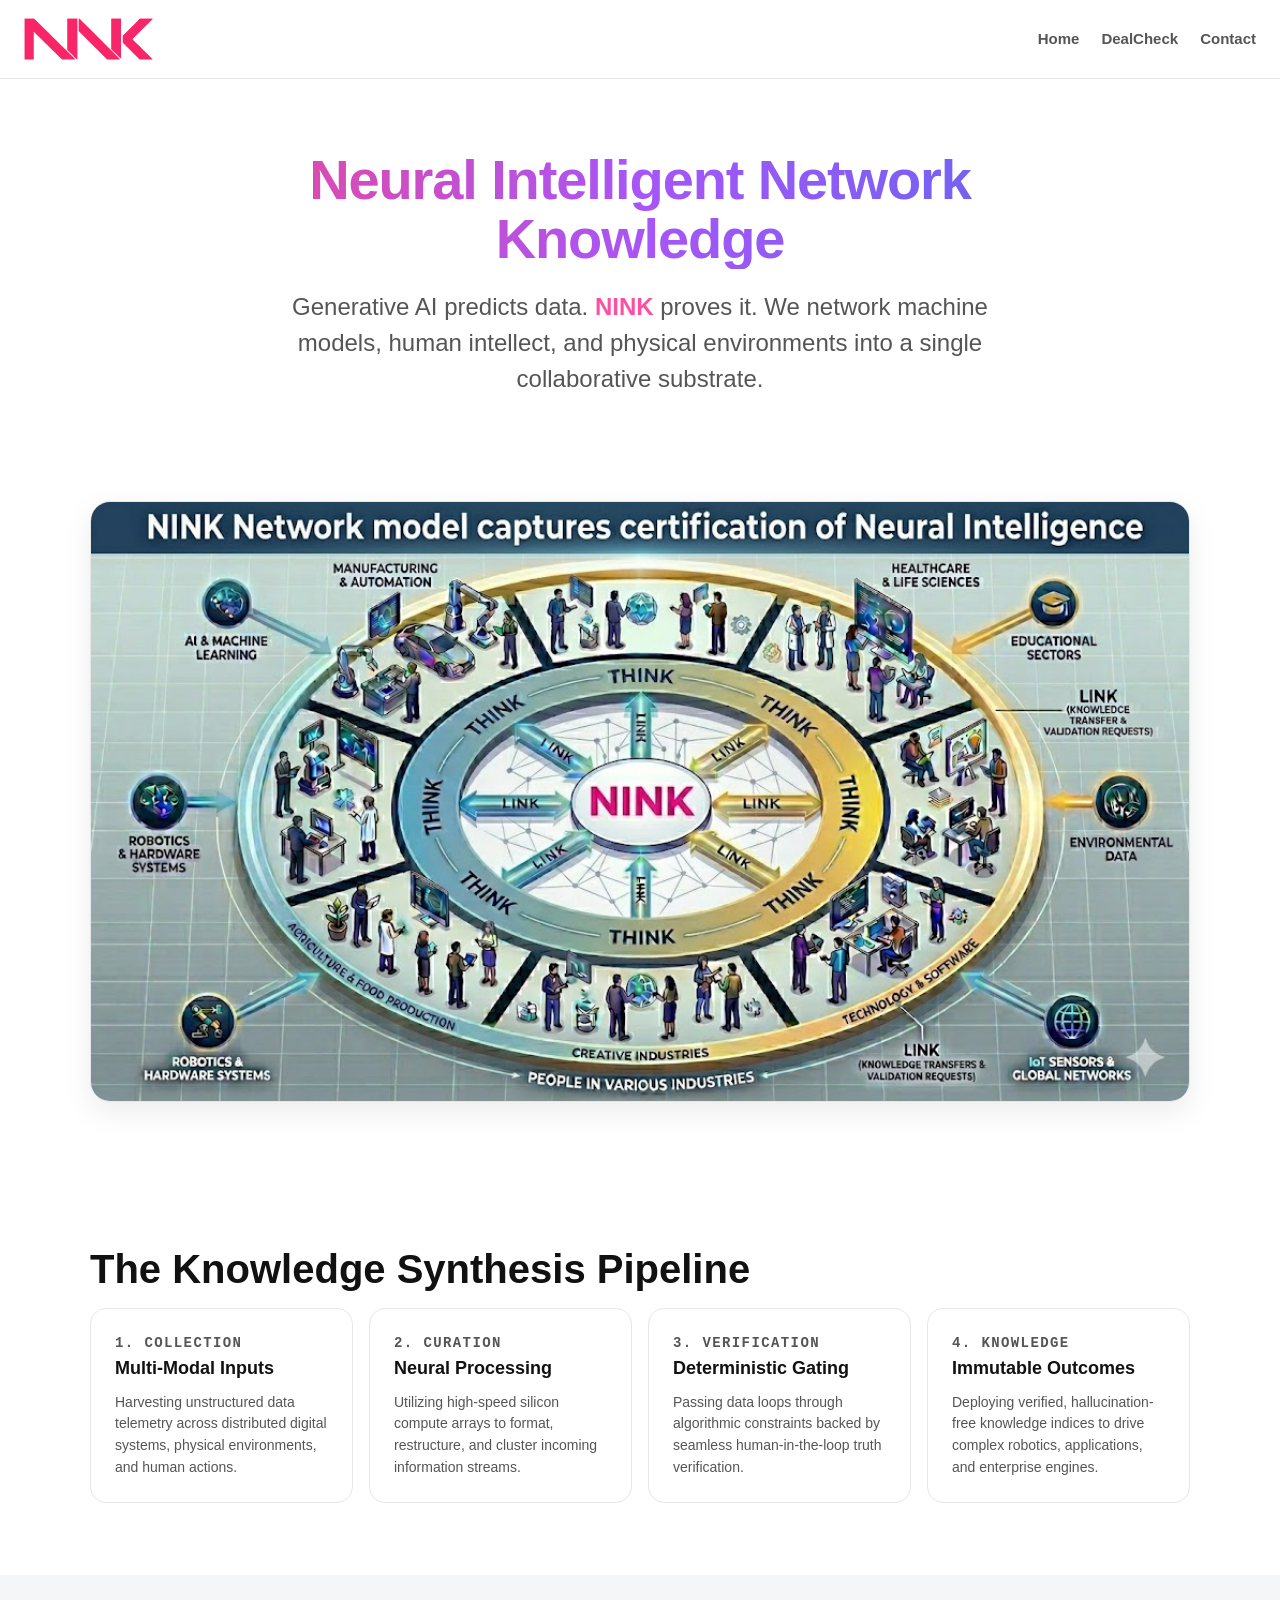
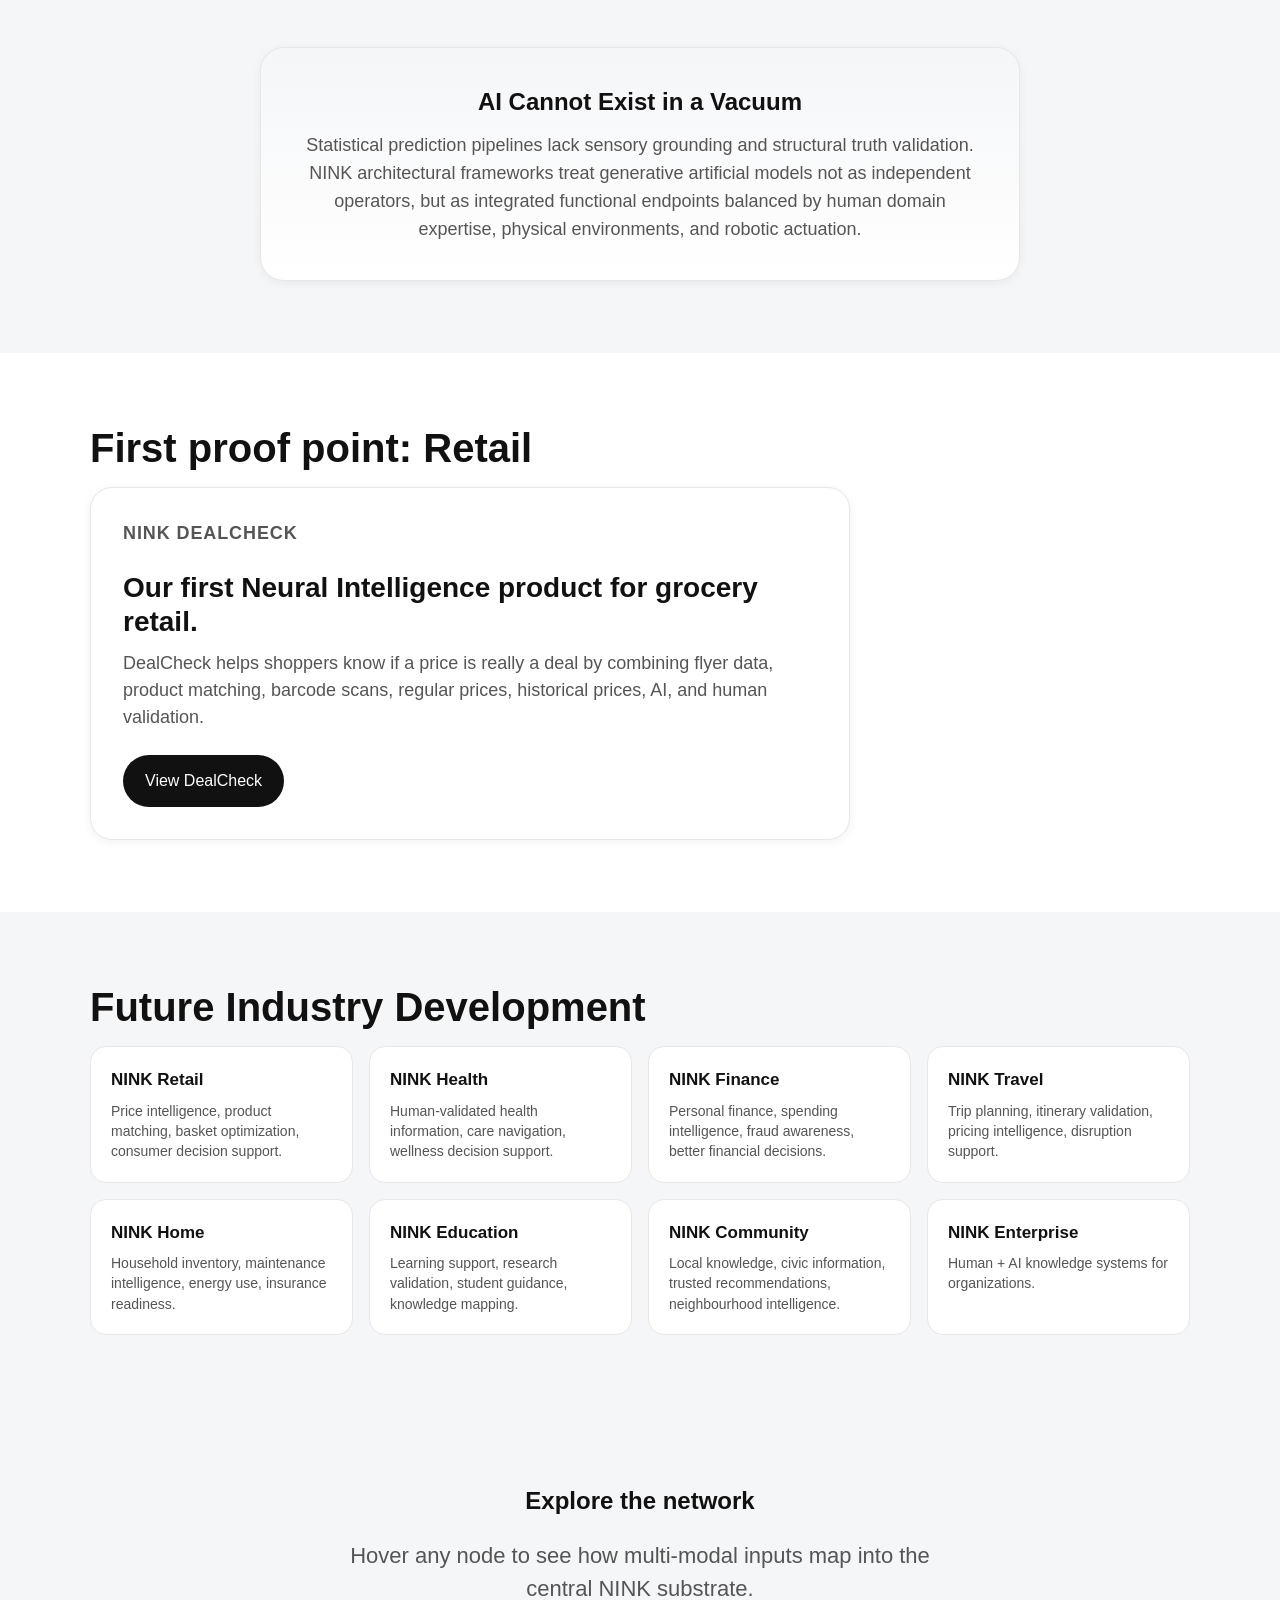
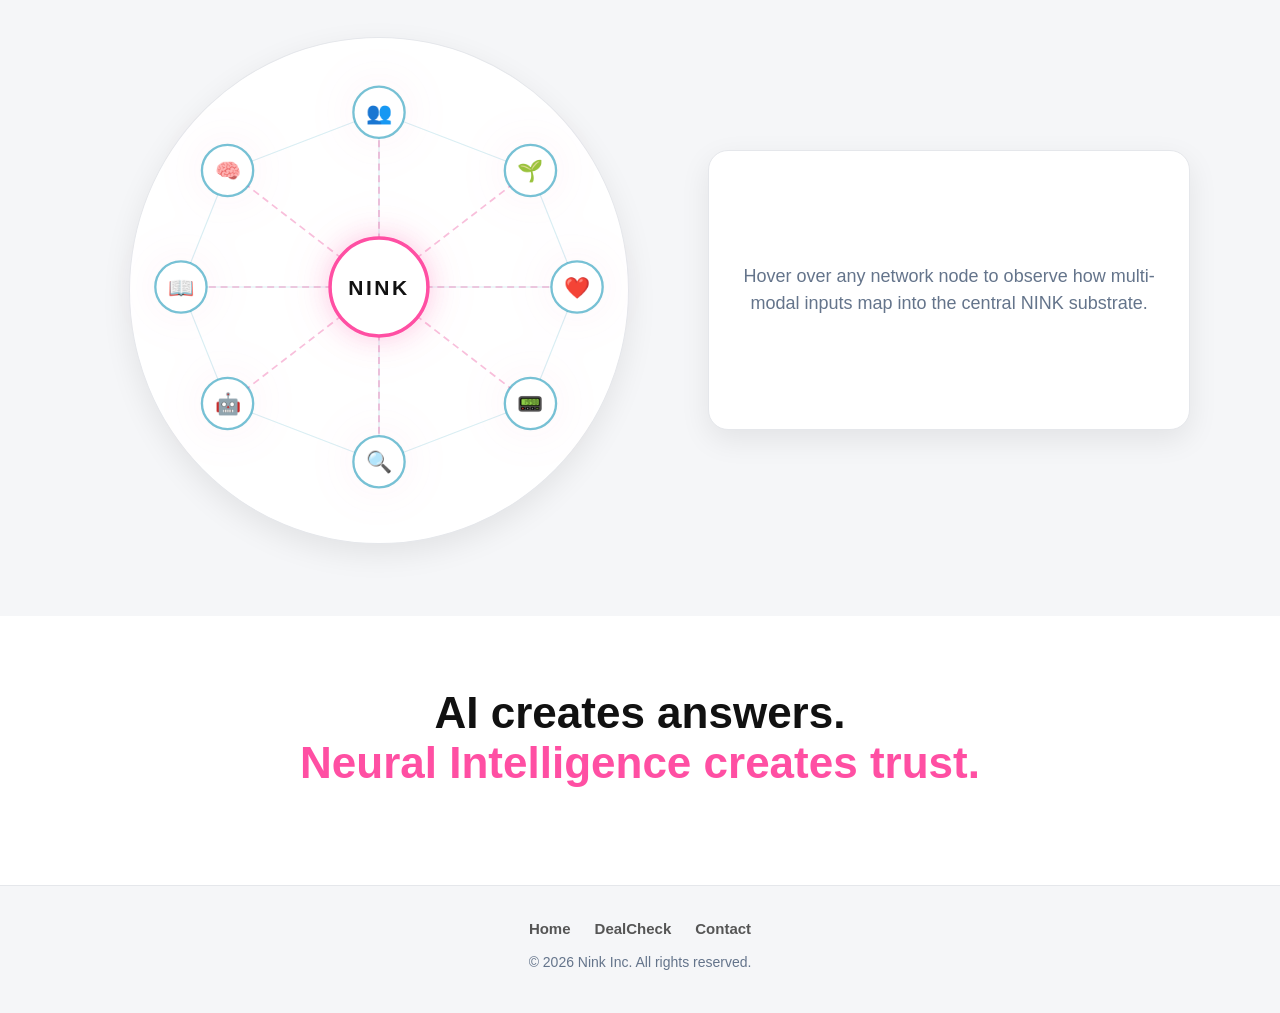
==== commit 760f7c6b: "Add Think Link NINK model diagram; move interactive network to footer. Hero shows the certification " ====
--- a/index.html
+++ b/index.html
@@ -10,7 +10,7 @@
   <meta property="og:description" content="Building trusted intelligence systems where humans, AI, and networks work together.">
   <meta property="og:image" content="https://www.nink.com/images/dealcheck-screenshot.png">
   <meta name="twitter:card" content="summary_large_image">
-  <link rel="stylesheet" href="style.css?v=company-v4">
+  <link rel="stylesheet" href="style.css?v=company-v5">
 </head>
 <body>
   <header class="site-header">
@@ -32,7 +32,113 @@
       </div>
     </section>
 
-    <section class="network-section" aria-label="NINK network substrate">
+    <section class="section model-diagram-section" aria-label="NINK Think Link model">
+      <div class="section-inner model-diagram-inner">
+        <img
+          src="/images/nink-think-link-model.png"
+          alt="NINK Network model: Think, Link, and certification of Neural Intelligence across industries"
+          width="1400"
+          height="1400"
+          loading="eager"
+          decoding="async"
+        >
+      </div>
+    </section>
+
+    <section class="section">
+      <div class="section-inner">
+        <h2>The Knowledge Synthesis Pipeline</h2>
+        <div class="pipeline-grid">
+          <article class="pipeline-card">
+            <p class="pipeline-step">1. Collection</p>
+            <h4>Multi-Modal Inputs</h4>
+            <p>Harvesting unstructured data telemetry across distributed digital systems, physical environments, and human actions.</p>
+          </article>
+          <article class="pipeline-card">
+            <p class="pipeline-step">2. Curation</p>
+            <h4>Neural Processing</h4>
+            <p>Utilizing high-speed silicon compute arrays to format, restructure, and cluster incoming information streams.</p>
+          </article>
+          <article class="pipeline-card">
+            <p class="pipeline-step">3. Verification</p>
+            <h4>Deterministic Gating</h4>
+            <p>Passing data loops through algorithmic constraints backed by seamless human-in-the-loop truth verification.</p>
+          </article>
+          <article class="pipeline-card">
+            <p class="pipeline-step">4. Knowledge</p>
+            <h4>Immutable Outcomes</h4>
+            <p>Deploying verified, hallucination-free knowledge indices to drive complex robotics, applications, and enterprise engines.</p>
+          </article>
+        </div>
+      </div>
+    </section>
+
+    <section class="section section-muted">
+      <div class="section-inner">
+        <div class="vacuum-callout">
+          <h3>AI Cannot Exist in a Vacuum</h3>
+          <p>Statistical prediction pipelines lack sensory grounding and structural truth validation. NINK architectural frameworks treat generative artificial models not as independent operators, but as integrated functional endpoints balanced by human domain expertise, physical environments, and robotic actuation.</p>
+        </div>
+      </div>
+    </section>
+
+    <section class="section">
+      <div class="section-inner">
+        <h2>First proof point: Retail</h2>
+        <article class="product-spotlight">
+          <p class="product-label">NINK DealCheck</p>
+          <h3>Our first Neural Intelligence product for grocery retail.</h3>
+          <p>DealCheck helps shoppers know if a price is really a deal by combining flyer data, product matching, barcode scans, regular prices, historical prices, AI, and human validation.</p>
+          <a class="button primary" href="/dealcheck">View DealCheck</a>
+        </article>
+      </div>
+    </section>
+
+    <section class="section section-muted">
+      <div class="section-inner">
+        <h2>Future Industry Development</h2>
+        <div class="industry-grid">
+          <article class="industry-card">
+            <h3>NINK Retail</h3>
+            <p>Price intelligence, product matching, basket optimization, consumer decision support.</p>
+          </article>
+          <article class="industry-card">
+            <h3>NINK Health</h3>
+            <p>Human-validated health information, care navigation, wellness decision support.</p>
+          </article>
+          <article class="industry-card">
+            <h3>NINK Finance</h3>
+            <p>Personal finance, spending intelligence, fraud awareness, better financial decisions.</p>
+          </article>
+          <article class="industry-card">
+            <h3>NINK Travel</h3>
+            <p>Trip planning, itinerary validation, pricing intelligence, disruption support.</p>
+          </article>
+          <article class="industry-card">
+            <h3>NINK Home</h3>
+            <p>Household inventory, maintenance intelligence, energy use, insurance readiness.</p>
+          </article>
+          <article class="industry-card">
+            <h3>NINK Education</h3>
+            <p>Learning support, research validation, student guidance, knowledge mapping.</p>
+          </article>
+          <article class="industry-card">
+            <h3>NINK Community</h3>
+            <p>Local knowledge, civic information, trusted recommendations, neighbourhood intelligence.</p>
+          </article>
+          <article class="industry-card">
+            <h3>NINK Enterprise</h3>
+            <p>Human + AI knowledge systems for organizations.</p>
+          </article>
+        </div>
+      </div>
+    </section>
+
+    <section class="network-section section-muted" aria-label="Interactive NINK network substrate">
+      <div class="section-inner">
+        <h2>Explore the network</h2>
+        <p class="section-lead">Hover any node to see how multi-modal inputs map into the central NINK substrate.</p>
+      </div>
       <div class="network-grid">
         <div class="network-diagram-wrap">
           <div class="network-diagram">
@@ -76,95 +182,6 @@
       </div>
     </section>
 
-    <section class="section">
-      <div class="section-inner">
-        <h2>The Knowledge Synthesis Pipeline</h2>
-        <div class="pipeline-grid">
-          <article class="pipeline-card">
-            <p class="pipeline-step">1. Collection</p>
-            <h4>Multi-Modal Inputs</h4>
-            <p>Harvesting unstructured data telemetry across distributed digital systems, physical environments, and human actions.</p>
-          </article>
-          <article class="pipeline-card">
-            <p class="pipeline-step">2. Curation</p>
-            <h4>Neural Processing</h4>
-            <p>Utilizing high-speed silicon compute arrays to format, restructure, and cluster incoming information streams.</p>
-          </article>
-          <article class="pipeline-card">
-            <p class="pipeline-step">3. Verification</p>
-            <h4>Deterministic Gating</h4>
-            <p>Passing data loops through algorithmic constraints backed by seamless human-in-the-loop truth verification.</p>
-          </article>
-          <article class="pipeline-card">
-            <p class="pipeline-step">4. Knowledge</p>
-            <h4>Immutable Outcomes</h4>
-            <p>Deploying verified, hallucination-free knowledge indices to drive complex robotics, applications, and enterprise engines.</p>
-          </article>
-        </div>
-      </div>
-    </section>
-
-    <section class="section section-muted">
-      <div class="section-inner">
-        <div class="vacuum-callout">
-          <h3>AI Cannot Exist in a Vacuum</h3>
-          <p>Statistical prediction pipelines lack sensory grounding and structural truth validation. NINK architectural frameworks treat generative artificial models not as independent operators, but as integrated functional endpoints balanced by human domain expertise, physical environments, and robotic actuation.</p>
-        </div>
-      </div>
-    </section>
-
-    <section class="section">
-      <div class="section-inner">
-        <h2>First proof point: Retail</h2>
-        <article class="product-spotlight">
-          <p class="product-label">NINK DealCheck</p>
-          <h3>Our first Neural Intelligence product for grocery retail.</h3>
-          <p>DealCheck helps shoppers know if a price is really a deal by combining flyer data, product matching, barcode scans, regular prices, historical prices, AI, and human validation.</p>
-          <a class="button primary" href="/dealcheck">View DealCheck</a>
-        </article>
-      </div>
-    </section>
-
-    <section class="section section-muted">
-      <div class="section-inner">
-        <h2>Future Industry Development</h2>
-        <div class="industry-grid">
-          <article class="industry-card">
-            <h3>NINK Retail</h3>
-            <p>Price intelligence, product matching, basket optimization, consumer decision support.</p>
-          </article>
-          <article class="industry-card">
-            <h3>NINK Health</h3>
-            <p>Human-validated health information, care navigation, wellness decision support.</p>
-          </article>
-          <article class="industry-card">
-            <h3>NINK Finance</h3>
-            <p>Personal finance, spending intelligence, fraud awareness, better financial decisions.</p>
-          </article>
-          <article class="industry-card">
-            <h3>NINK Travel</h3>
-            <p>Trip planning, itinerary validation, pricing intelligence, disruption support.</p>
-          </article>
-          <article class="industry-card">
-            <h3>NINK Home</h3>
-            <p>Household inventory, maintenance intelligence, energy use, insurance readiness.</p>
-          </article>
-          <article class="industry-card">
-            <h3>NINK Education</h3>
-            <p>Learning support, research validation, student guidance, knowledge mapping.</p>
-          </article>
-          <article class="industry-card">
-            <h3>NINK Community</h3>
-            <p>Local knowledge, civic information, trusted recommendations, neighbourhood intelligence.</p>
-          </article>
-          <article class="industry-card">
-            <h3>NINK Enterprise</h3>
-            <p>Human + AI knowledge systems for organizations.</p>
-          </article>
-        </div>
-      </div>
-    </section>
-
     <section class="section closing-section">
       <div class="section-inner closing-inner">
         <p class="closing-line">AI creates answers.</p>
--- a/style.css
+++ b/style.css
@@ -129,8 +129,39 @@
   color: var(--accent);
 }
 
+.model-diagram-section {
+  padding: 32px 24px 56px;
+}
+
+.model-diagram-inner {
+  max-width: 960px;
+  margin: 0 auto;
+  text-align: center;
+}
+
+.model-diagram-inner img {
+  display: block;
+  width: 100%;
+  max-width: 100%;
+  height: auto;
+  margin: 0 auto;
+  border-radius: 20px;
+  border: 1px solid var(--border);
+  box-shadow: var(--shadow-lg);
+}
+
 .network-section {
-  padding: 24px 24px 56px;
+  padding: 56px 24px 72px;
+}
+
+.network-section .section-inner {
+  text-align: center;
+  margin-bottom: 32px;
+}
+
+.network-section .section-lead {
+  max-width: 640px;
+  margin: 12px auto 0;
 }
 
 .network-grid {
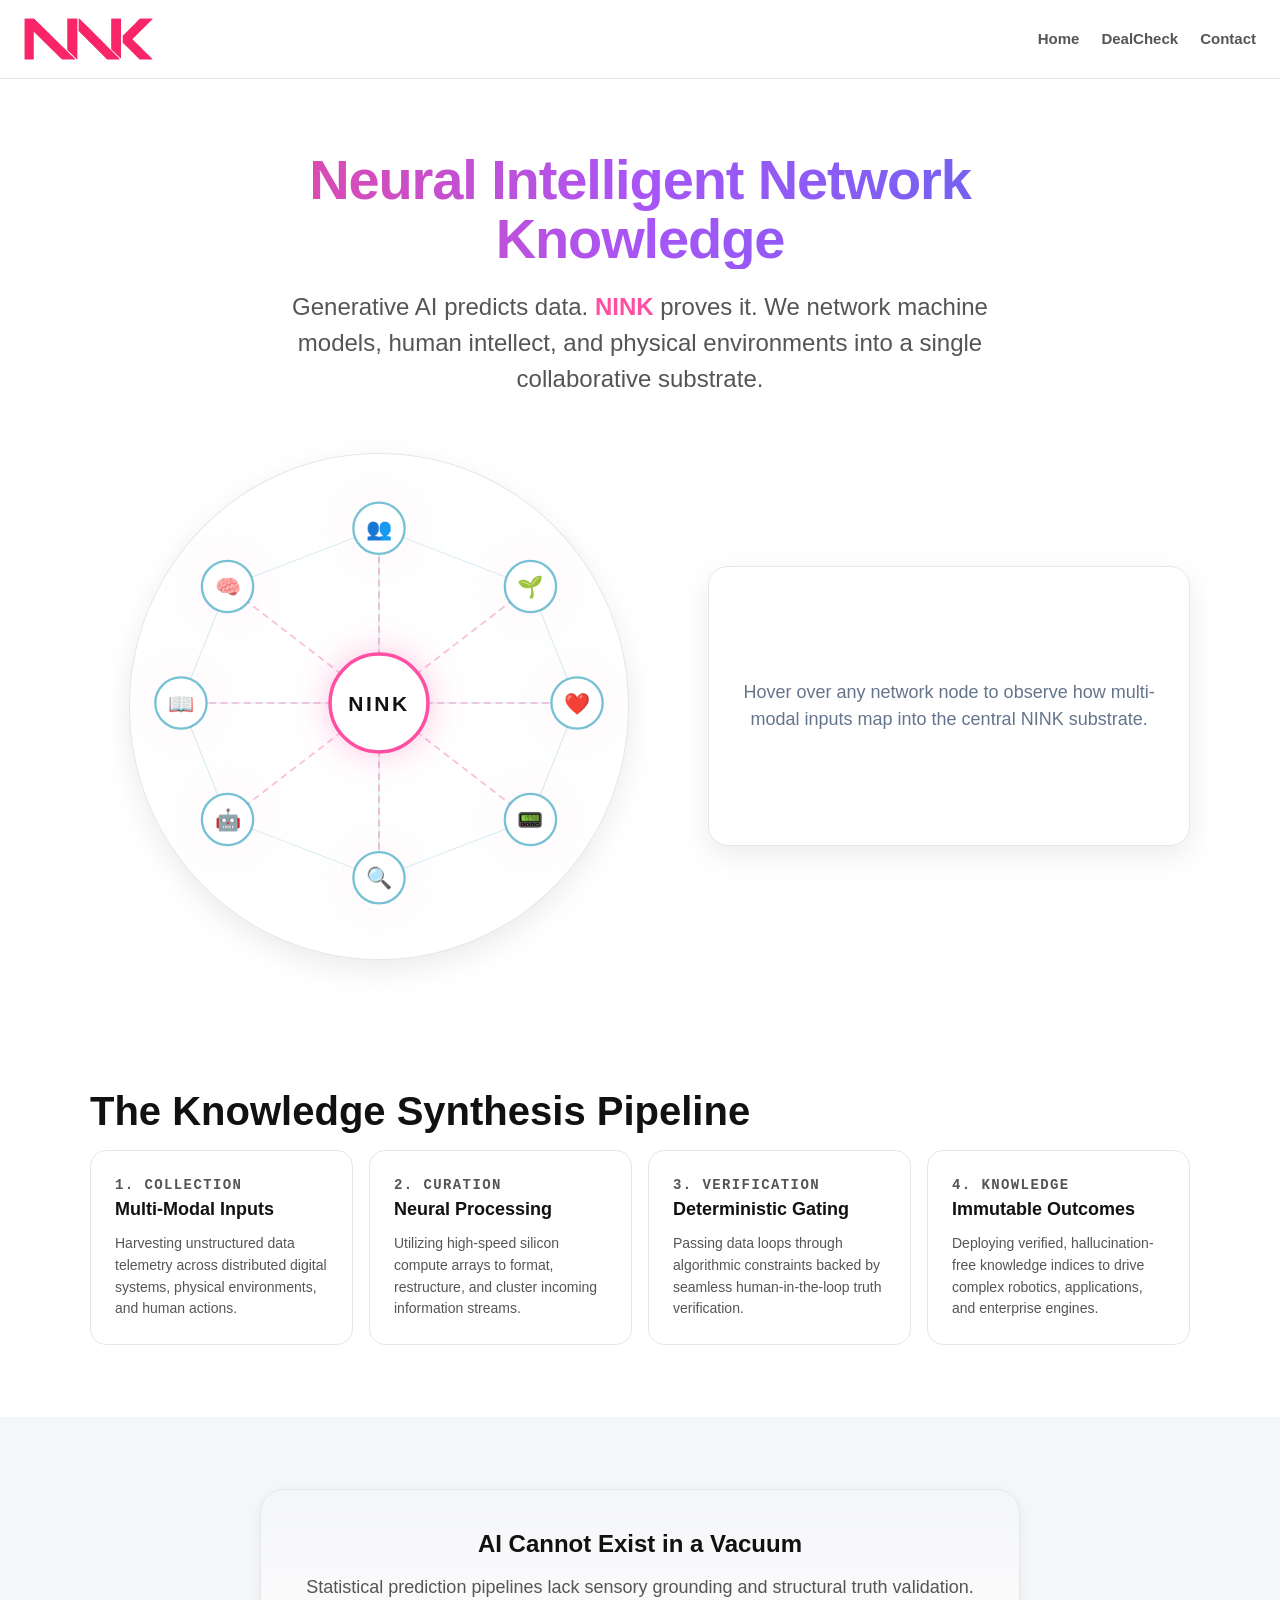
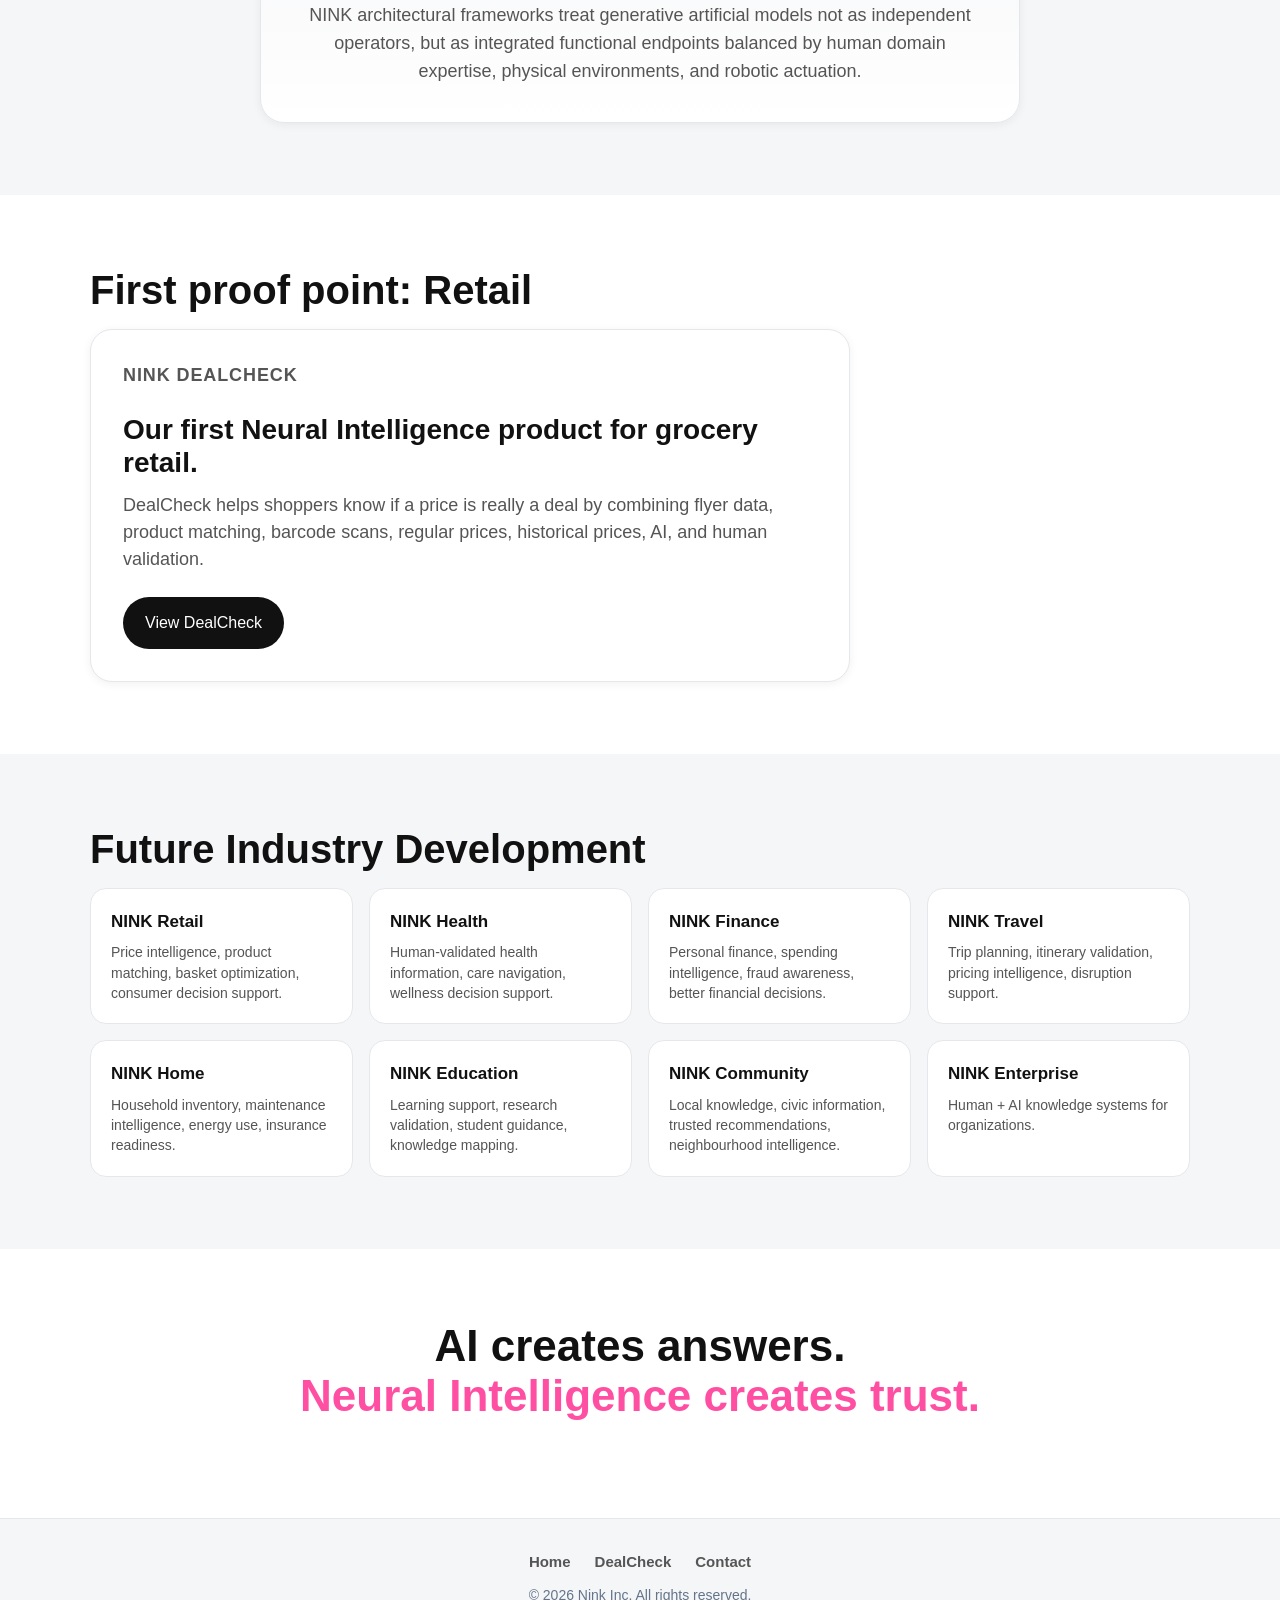
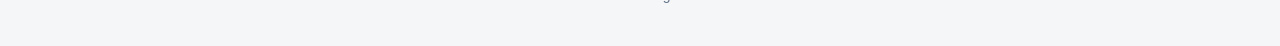
==== commit 675b0e20: "Revert "Add Think Link NINK model diagram; move interactive network to footer." This reverts commit " ====
--- a/index.html
+++ b/index.html
@@ -10,7 +10,7 @@
   <meta property="og:description" content="Building trusted intelligence systems where humans, AI, and networks work together.">
   <meta property="og:image" content="https://www.nink.com/images/dealcheck-screenshot.png">
   <meta name="twitter:card" content="summary_large_image">
-  <link rel="stylesheet" href="style.css?v=company-v5">
+  <link rel="stylesheet" href="style.css?v=company-v4">
 </head>
 <body>
   <header class="site-header">
@@ -32,16 +32,47 @@
       </div>
     </section>
 
-    <section class="section model-diagram-section" aria-label="NINK Think Link model">
-      <div class="section-inner model-diagram-inner">
-        <img
-          src="/images/nink-think-link-model.png"
-          alt="NINK Network model: Think, Link, and certification of Neural Intelligence across industries"
-          width="1400"
-          height="1400"
-          loading="eager"
-          decoding="async"
-        >
+    <section class="network-section" aria-label="NINK network substrate">
+      <div class="network-grid">
+        <div class="network-diagram-wrap">
+          <div class="network-diagram">
+            <svg viewBox="0 0 400 400" role="img" aria-label="Interactive NINK network diagram">
+              <g class="network-lines-muted">
+                <line x1="200" y1="50" x2="330" y2="100" />
+                <line x1="330" y1="100" x2="370" y2="200" />
+                <line x1="370" y1="200" x2="330" y2="300" />
+                <line x1="330" y1="300" x2="200" y2="350" />
+                <line x1="200" y1="350" x2="70" y2="300" />
+                <line x1="70" y1="300" x2="30" y2="200" />
+                <line x1="30" y1="200" x2="70" y2="100" />
+                <line x1="70" y1="100" x2="200" y2="50" />
+                <line x1="200" y1="50" x2="200" y2="350" />
+                <line x1="30" y1="200" x2="370" y2="200" />
+              </g>
+              <g class="network-lines-active">
+                <line x1="200" y1="200" x2="200" y2="50" />
+                <line x1="200" y1="200" x2="330" y2="100" />
+                <line x1="200" y1="200" x2="370" y2="200" />
+                <line x1="200" y1="200" x2="330" y2="300" />
+                <line x1="200" y1="200" x2="200" y2="350" />
+                <line x1="200" y1="200" x2="70" y2="300" />
+                <line x1="200" y1="200" x2="30" y2="200" />
+                <line x1="200" y1="200" x2="70" y2="100" />
+              </g>
+              <g transform="translate(200,200)">
+                <circle r="42" class="network-hub-ring" />
+                <text text-anchor="middle" dominant-baseline="central" class="network-hub-label">NINK</text>
+              </g>
+              <g id="network-nodes"></g>
+            </svg>
+          </div>
+        </div>
+
+        <div id="context-panel" class="context-panel">
+          <p class="context-panel-default">
+            Hover over any network node to observe how multi-modal inputs map into the central NINK substrate.
+          </p>
+        </div>
       </div>
     </section>
 
@@ -134,54 +165,6 @@
       </div>
     </section>
 
-    <section class="network-section section-muted" aria-label="Interactive NINK network substrate">
-      <div class="section-inner">
-        <h2>Explore the network</h2>
-        <p class="section-lead">Hover any node to see how multi-modal inputs map into the central NINK substrate.</p>
-      </div>
-      <div class="network-grid">
-        <div class="network-diagram-wrap">
-          <div class="network-diagram">
-            <svg viewBox="0 0 400 400" role="img" aria-label="Interactive NINK network diagram">
-              <g class="network-lines-muted">
-                <line x1="200" y1="50" x2="330" y2="100" />
-                <line x1="330" y1="100" x2="370" y2="200" />
-                <line x1="370" y1="200" x2="330" y2="300" />
-                <line x1="330" y1="300" x2="200" y2="350" />
-                <line x1="200" y1="350" x2="70" y2="300" />
-                <line x1="70" y1="300" x2="30" y2="200" />
-                <line x1="30" y1="200" x2="70" y2="100" />
-                <line x1="70" y1="100" x2="200" y2="50" />
-                <line x1="200" y1="50" x2="200" y2="350" />
-                <line x1="30" y1="200" x2="370" y2="200" />
-              </g>
-              <g class="network-lines-active">
-                <line x1="200" y1="200" x2="200" y2="50" />
-                <line x1="200" y1="200" x2="330" y2="100" />
-                <line x1="200" y1="200" x2="370" y2="200" />
-                <line x1="200" y1="200" x2="330" y2="300" />
-                <line x1="200" y1="200" x2="200" y2="350" />
-                <line x1="200" y1="200" x2="70" y2="300" />
-                <line x1="200" y1="200" x2="30" y2="200" />
-                <line x1="200" y1="200" x2="70" y2="100" />
-              </g>
-              <g transform="translate(200,200)">
-                <circle r="42" class="network-hub-ring" />
-                <text text-anchor="middle" dominant-baseline="central" class="network-hub-label">NINK</text>
-              </g>
-              <g id="network-nodes"></g>
-            </svg>
-          </div>
-        </div>
-
-        <div id="context-panel" class="context-panel">
-          <p class="context-panel-default">
-            Hover over any network node to observe how multi-modal inputs map into the central NINK substrate.
-          </p>
-        </div>
-      </div>
-    </section>
-
     <section class="section closing-section">
       <div class="section-inner closing-inner">
         <p class="closing-line">AI creates answers.</p>
--- a/style.css
+++ b/style.css
@@ -129,39 +129,8 @@
   color: var(--accent);
 }
 
-.model-diagram-section {
-  padding: 32px 24px 56px;
-}
-
-.model-diagram-inner {
-  max-width: 960px;
-  margin: 0 auto;
-  text-align: center;
-}
-
-.model-diagram-inner img {
-  display: block;
-  width: 100%;
-  max-width: 100%;
-  height: auto;
-  margin: 0 auto;
-  border-radius: 20px;
-  border: 1px solid var(--border);
-  box-shadow: var(--shadow-lg);
-}
-
 .network-section {
-  padding: 56px 24px 72px;
-}
-
-.network-section .section-inner {
-  text-align: center;
-  margin-bottom: 32px;
-}
-
-.network-section .section-lead {
-  max-width: 640px;
-  margin: 12px auto 0;
+  padding: 24px 24px 56px;
 }
 
 .network-grid {
